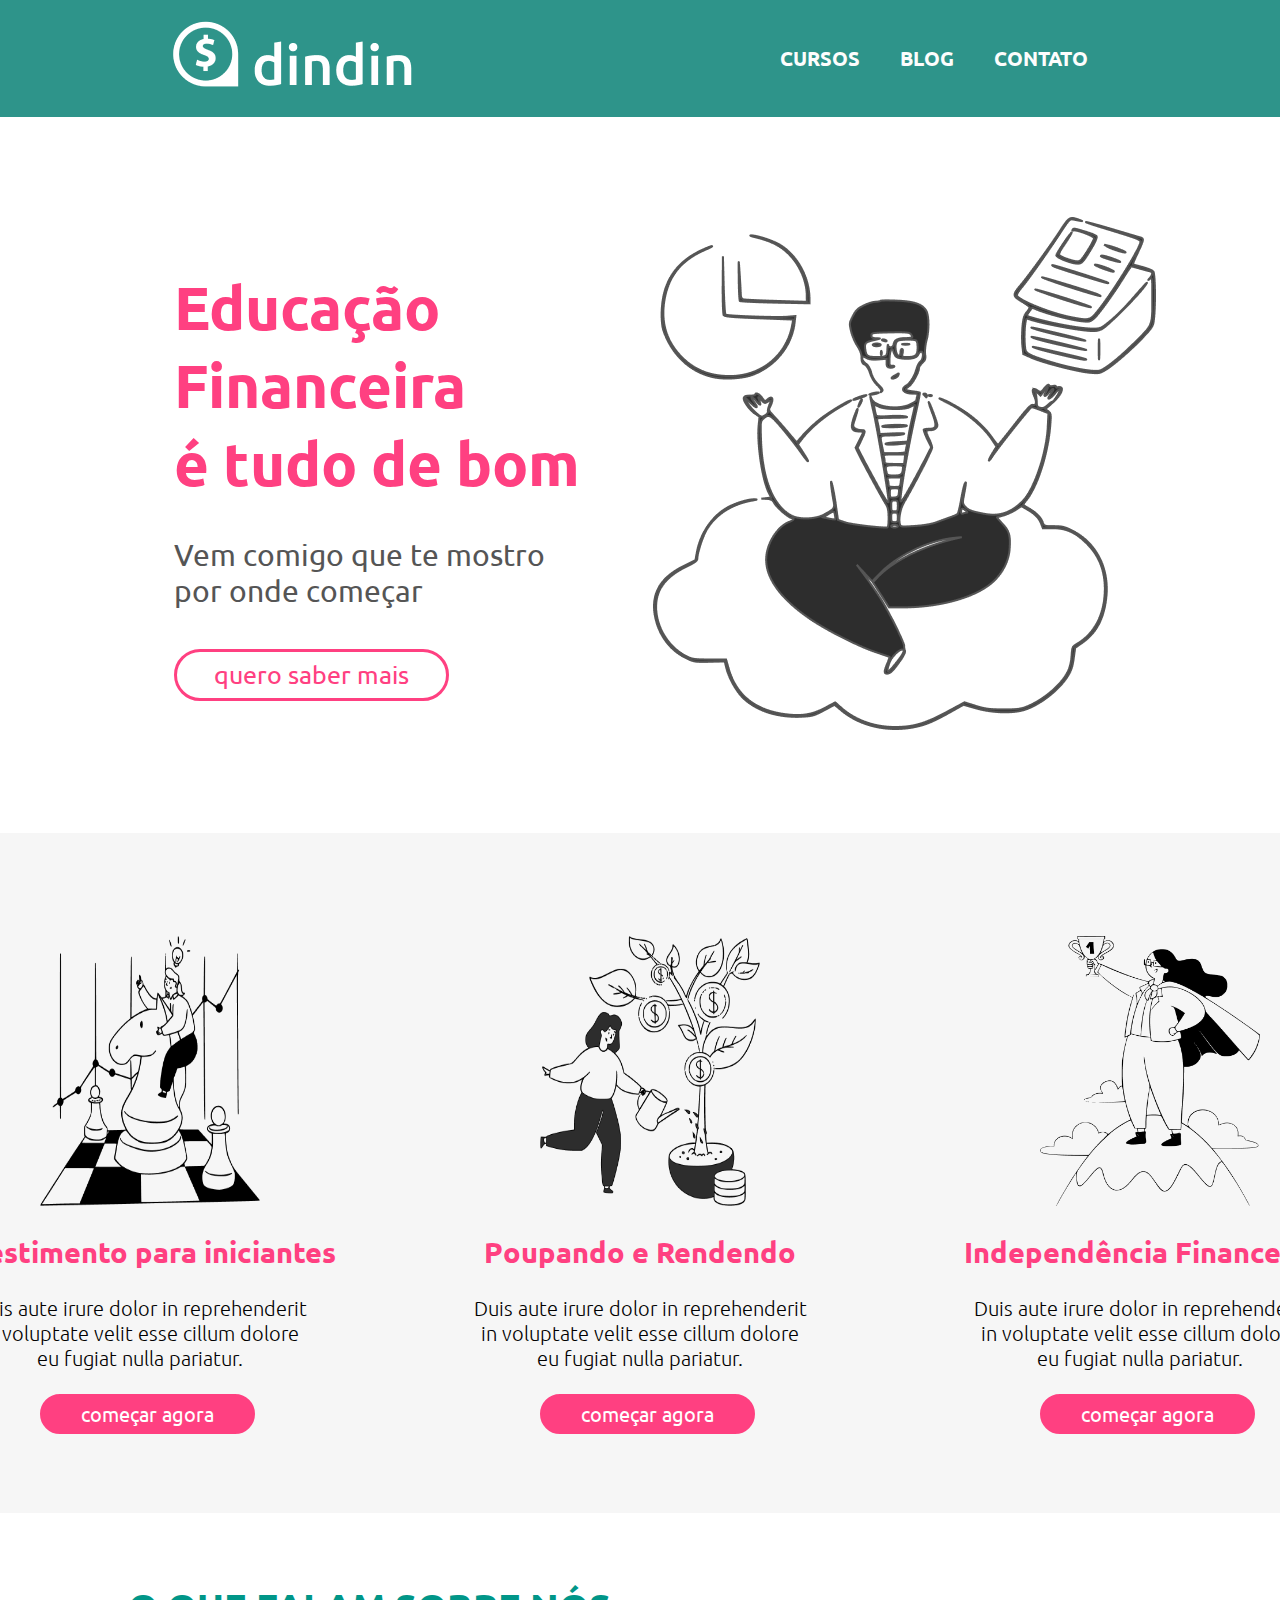
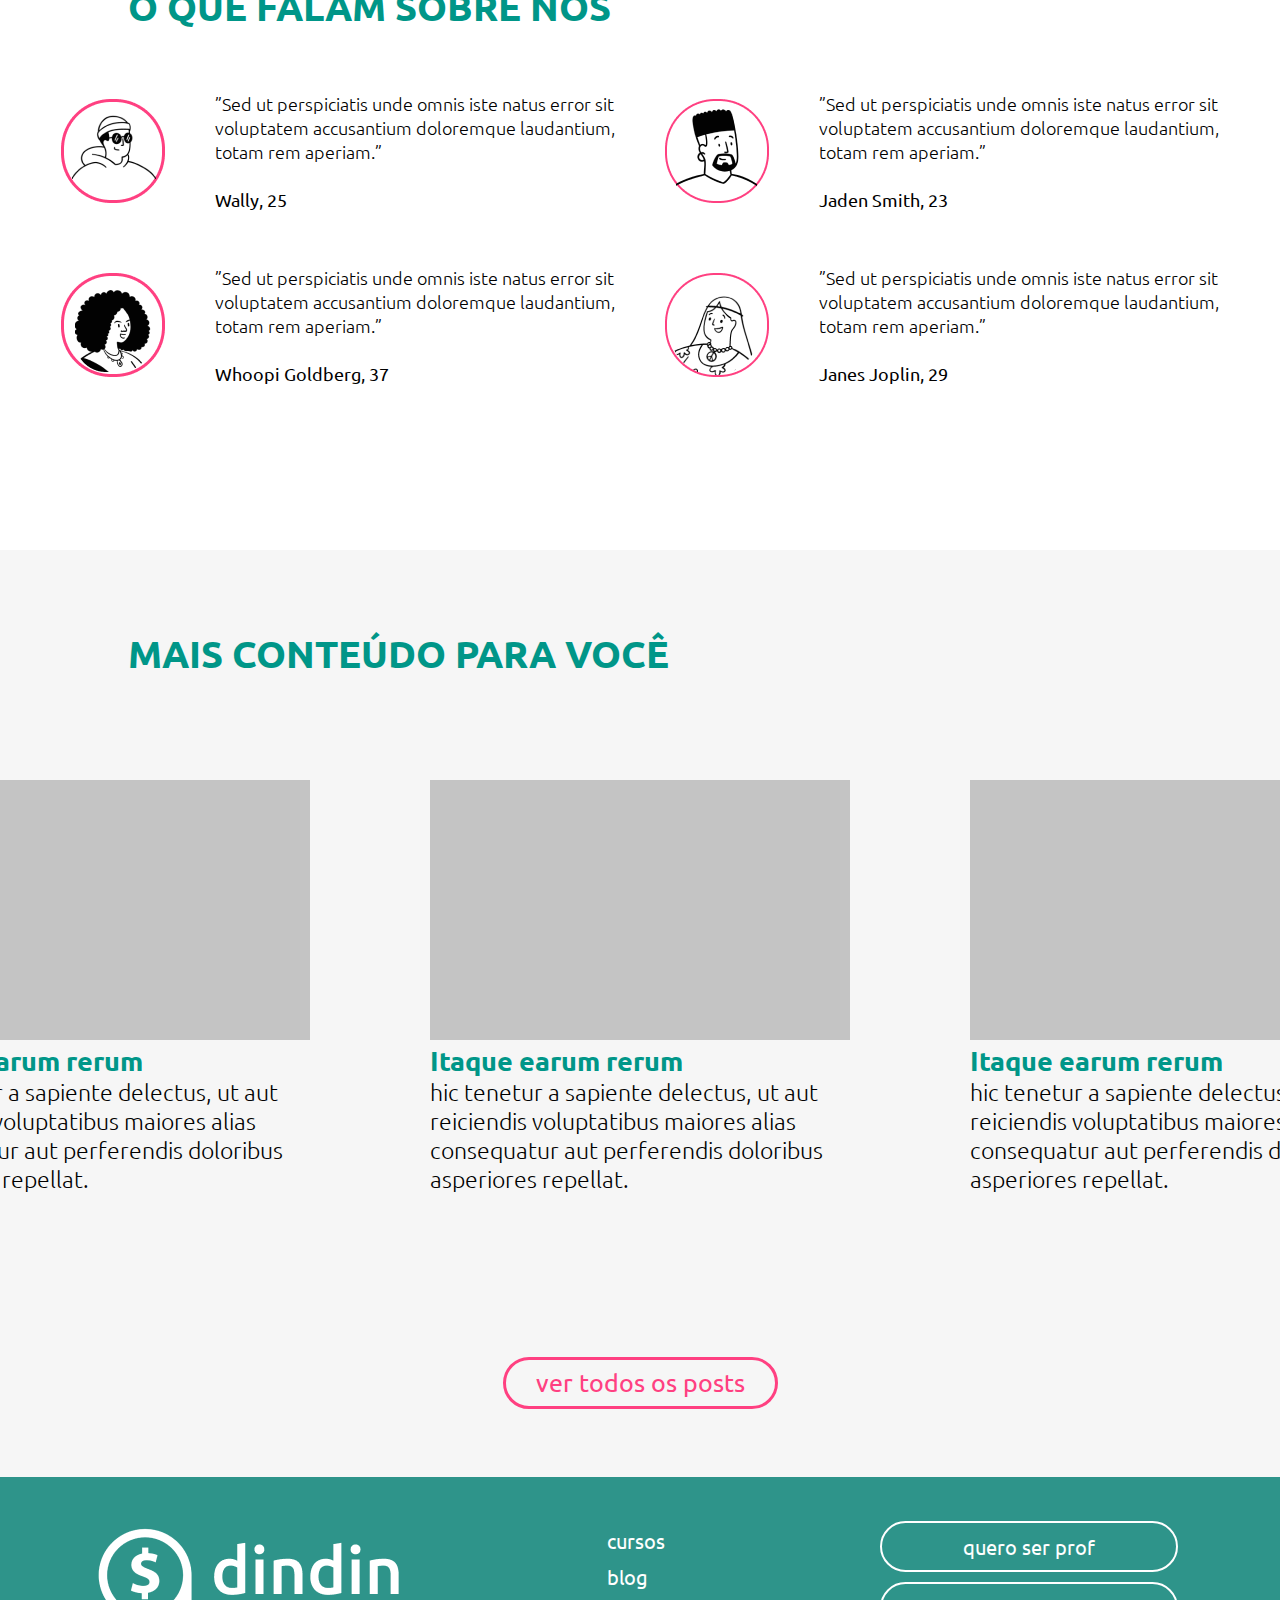
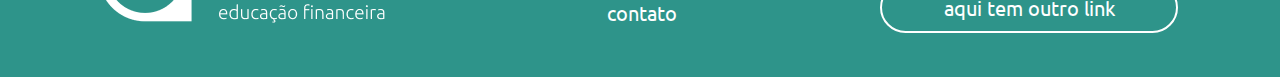
==== index.html @ cf3f9132 "adicionando novas paginas html" ====
<!DOCTYPE html>
<html lang="en">

<head>
    <meta charset="UTF-8">
    <meta http-equiv="X-UA-Compatible" content="IE=edge">
    <meta name="viewport" content="width=device-width, initial-scale=1.0">
    <link rel="preconnect" href="https://fonts.googleapis.com">
    <link rel="preconnect" href="https://fonts.gstatic.com" crossorigin>
    <link
        href="https://fonts.googleapis.com/css2?family=Ubuntu:ital,wght@0,300;0,400;0,500;0,700;1,300;1,700&display=swap"
        rel="stylesheet">
    <link rel="stylesheet" type="text/css" href="./css/style_cursos.css">
    <title>Dindin</title>
</head>

<body>
    <header>
        <div>
            <img src="./imagens/logo-header.png" alt="logo">
        </div>
        <nav>
            <ul>
                <li><a href="#">CURSOS</a></li>
                <li><a href="#">BLOG</a></li>
                <li><a href="#">CONTATO</a></li>
            </ul>
        </nav>
    </header>
    <main>
        <section class="sessao_0">
            <div  class="titulo1">
                <h1>Educação <br>Financeira <br>é tudo de bom</h1>
                <h2><br>Vem comigo que te mostro <br>por onde começar</h2>
                <button>
                    <a href="#">quero saber mais</a>    
                </button>
            </div>
            <div>
                <img src="./imagens/ilustra-banner.png" alt="banner">
            </div>
        </section>
        <section class="sessao">
                <div class="item">
                    <img src="./imagens/ilustra-poupando.png" alt="investimento">
                    <h3>Investimento para iniciantes</h3>
                    <p>Duis aute irure dolor in reprehenderit <br>in voluptate velit esse cillum dolore <br> eu fugiat nulla pariatur.</p>
                    <button>
                        <a href="#">começar agora</a>    
                    </button>
                </div>
                <div class="item">
                    <img src="./imagens/ilustra-investimento.png" alt="poupando">
                    <h3>Poupando e Rendendo</h3>
                    <p>Duis aute irure dolor in reprehenderit <br>in voluptate velit esse cillum dolore <br> eu fugiat nulla pariatur.</p>
                    <button>
                        <a href="#">começar agora</a>    
                    </button>
                </div>
                <div class="item">
                    <img src="./imagens/ilustra-independencia.png" alt="Independência">
                    <h3>Independência Financeira</h3>
                    <p>Duis aute irure dolor in reprehenderit <br>in voluptate velit esse cillum dolore <br> eu fugiat nulla pariatur.</p>
                    <button>
                        <a href="#">começar agora</a>    
                    </button>
                </div>
        </section>
        <section class="sessao_2">
            <div>
                <h2>O QUE FALAM SOBRE NÓS</h2>
            </div>
        </section>
        <section class="sessao_3">
            <div>
                <img src="./imagens/icon-wally.png" alt="wally"> 
            </div>
            <div>
                <p>”Sed ut perspiciatis unde omnis iste natus error sit voluptatem accusantium doloremque laudantium, totam rem aperiam.”</p>
                <p><br><b>Wally, 25</b></p>
            </div>
            
            <div>
                <img src="./imagens/icon-jaden.png" alt="jaden">
            </div>
            <div>
                <p>”Sed ut perspiciatis unde omnis iste natus error sit voluptatem accusantium doloremque laudantium, totam rem aperiam.”</p>
                <p><br><b>Jaden Smith, 23</b></p>
            </div>
            <div>
                <img src="./imagens/icon-whoopi.png" alt="woopi">
            </div>
            <div>
                <p>”Sed ut perspiciatis unde omnis iste natus error sit voluptatem accusantium doloremque laudantium, totam rem aperiam.”</p>
                <p><br><b>Whoopi Goldberg, 37</b></p>
            </div>
            <div>
                <img src="./imagens/icon-jane.png" alt="jane">
            </div>
            <div>
                <p>”Sed ut perspiciatis unde omnis iste natus error sit voluptatem accusantium doloremque laudantium, totam rem aperiam.”</p>
                <p><br><b>Janes Joplin, 29</b></p>
            </div>
        </section>
        <section class="sessao_4">
            <div>
                <h2>MAIS CONTEÚDO PARA VOCÊ</h2>
            </div>
        </section>
        <section class="sessao_5">
            <div>
                <img src="./imagens/Rectangle 16.png" alt="imagem">
                <h3>Itaque earum rerum</h3>
                <p>hic tenetur a sapiente delectus, ut aut <br>reiciendis voluptatibus maiores alias <br>consequatur aut perferendis doloribus <br>asperiores repellat.</p>
            </div>
            <div>
                <img src="./imagens/Rectangle 16.png" alt="imagem">
                <h3>Itaque earum rerum</h3>
                <p>hic tenetur a sapiente delectus, ut aut <br>reiciendis voluptatibus maiores alias <br>consequatur aut perferendis doloribus <br>asperiores repellat.</p>
            </div>
            <div>
                <img src="./imagens/Rectangle 16.png" alt="imagem">
                <h3>Itaque earum rerum</h3>
                <p>hic tenetur a sapiente delectus, ut aut <br>reiciendis voluptatibus maiores alias <br>consequatur aut perferendis doloribus <br>asperiores repellat.</p>
            </div>
        </section>
        <section class="sessao_6">
            <button><a href="#">ver todos os posts</a></button>
        </section>
    </main>
    <footer>
        <div>
            <img src="./imagens/logo-footer.png" alt="logo">
        </div>
        <div>
            <ul>
                <li><a href="#">cursos</a></li>
                <li><a href="#">blog</a></li>
                <li><a href="#">contato</a></li>
            </ul>
        </div>
        <div>
            <ul>
            <li> <button>quero ser prof</button> </li>
            <li> <button> aqui tem outro link</button> </li>
            </ul>
        </div>
    </footer>
</body>
</html>
---- css/style_cursos.css ----
* {
    padding: 0;
    margin: 0;
    font-family: 'Ubuntu', sans-serif;
}

header {
    display: flex;
    background-color: #2E948A;
    height: 117px;
    justify-content: space-around;
    align-items: center;

}

nav ul {
    display: flex;
    list-style: none;

}

nav a {
    text-decoration: none;
    font-size: 20px;
    font-weight: 700;
    color: #FDFDFD;
    padding: 20px;
}

main {
    position: relative;
}

.sessao_0 {
    display: flex;
    justify-content: space-evenly;
    padding: 100px;
}

.titulo,
.titulo1 {
    padding: 50px;
}

.titulo h1,
.titulo1 h1 {
    font-weight: 700;
    font-size: 60px;
    color: #FF4081;
}

.titulo h2 {
    font-weight: 400;
    font-size: 20px;
    color: #555555;
}

.titulo1 h2 {
    font-weight: 400;
    font-size: 30px;
    color: #555555;
}

.titulo1 button, .sessao_6 button {
    width: 275px;
    height: 52px;
    box-sizing: border-box;
    border: 3px solid #FF4081;
    border-radius: 62px;
    background:none;
}

.titulo1 button {
    position: relative;
    top: 40px;
}

.titulo1 a, .sessao_6 a {
    font-weight: 400;
    font-size: 25px;
    text-align: center;
    text-decoration: none;
    color: #FF4081;
}

.curso {
    display: flex;
    align-items: stretch;
    justify-content: space-around;
    padding: 50px;
}

.curso img {
    width: 380px;
    height: 385px;
}

.curso h3 {
    font-weight: 700;
    font-size: 35px;
    color: #FF4081;
    padding: 20px;

}

.txt {
    padding: 20px;
}

.curso p {
    font-weight: 300;
    font-size: 18px;
    color: #555555;
    padding: 20px;
}

.curso button {
    position: relative;
    padding: 15px;
    left: 30px;
    top: 20px;
    font-weight: 400;
    font-size: 20px;

    color: #ffffff;
    background-color: #419488;
    border-radius: 62px;
    border: #419488;
}

hr {
    position: relative;
    width: 1400px;
    left: 3%;
    background-color: #C4C4C4;
}

.sessao,
.sessao_5 {
    display: grid;
    grid-template-columns: repeat(3, 500px);
    grid-template-rows: repeat(1);
    height: 680px;
    align-content: center;
    justify-content: center;
    background-color: #F6F6F6;
}

.item img {
    position: relative;
    width: 220px;
    height: 270px;
    left: 30%;

}

.sessao h3 {
    font-weight: 700;
    font-size: 29px;
    padding: 25px;
    text-align: center;
    color: #FF4081;
}

.sessao p {
    font-weight: 300;
    font-size: 20px;
    text-align: center;
    color: #000000;
}

.sessao button {
    position: relative;
    border: 2px solid #FF4081;
    background-color: #FF4081;
    border-radius: 62px;
    width: 215px;
    height: 40px;
    top: 5%;
    left: 30%;
}

.sessao a {
    position: relative;
    font-weight: 400;
    font-size: 20px;
    text-decoration: none;
    color: #ffffff;
}

.sessao_2 {
    position: relative;
    left: 10%;
    padding: 70px 0 ;
    font-weight: 400;
    font-size: 25px;
    color: #009688;
}

.sessao_3 {
    display: grid;
    grid-template-columns: 104px 400px 104px 400px;
    grid-template-rows: repeat(2, 104px);
    justify-content: center;
    align-items: center;
    row-gap: 70px;
    column-gap: 50px;
    height: 450px;
}

.sessao_3 p {
    font-weight: 300;
    font-size: 18px;
}

.sessao_4 {
    font-weight: 400;
    font-size: 25px;
    color: #009688;
    background-color: #F6F6F6;
}

.sessao_4 h2 {
    position: relative;
    padding: 10px 0;
    left: 10%;
    top: 70px;
}

.sessao_5 {
    column-gap: 40px;
    padding: 30px 0;
}

.sessao_5 img {
    position: relative;
    width: 420px;
    height: 260px;
    left: 8%;

}

.sessao_5 h3 {
    position: relative;
    left: 8%;
    font-weight: 700;
    font-size: 27px;
    text-align: justify;
    color: #009688;
}

.sessao_5 p {
    position: relative;
    left: 8%;
    font-weight: 300;
    font-size: 23px;
    text-align: justify;
    color:#000000;
}

.sessao_6 {
    display: flex;
    justify-content: center;
    height: 120px;
    background-color: #F6F6F6;
}

footer {
    display: flex;
    justify-content: space-around;
    align-items: center;
    height: 200px;
    background-color: #2E948A;

}

footer ul li {
    list-style: none;
    padding: 5px;
    font-weight: 400;
    font-size: 20px;
}

footer li a {
    text-decoration: none;
    color: #ffffff;
}

footer button {
    width: 298px;
    height: 51px;
    font-size: 20px;
    color: #ffffff;
    border-radius: 60px;
    background: none;
    border: 2px solid #ffffff;
    box-sizing: border-box;

}
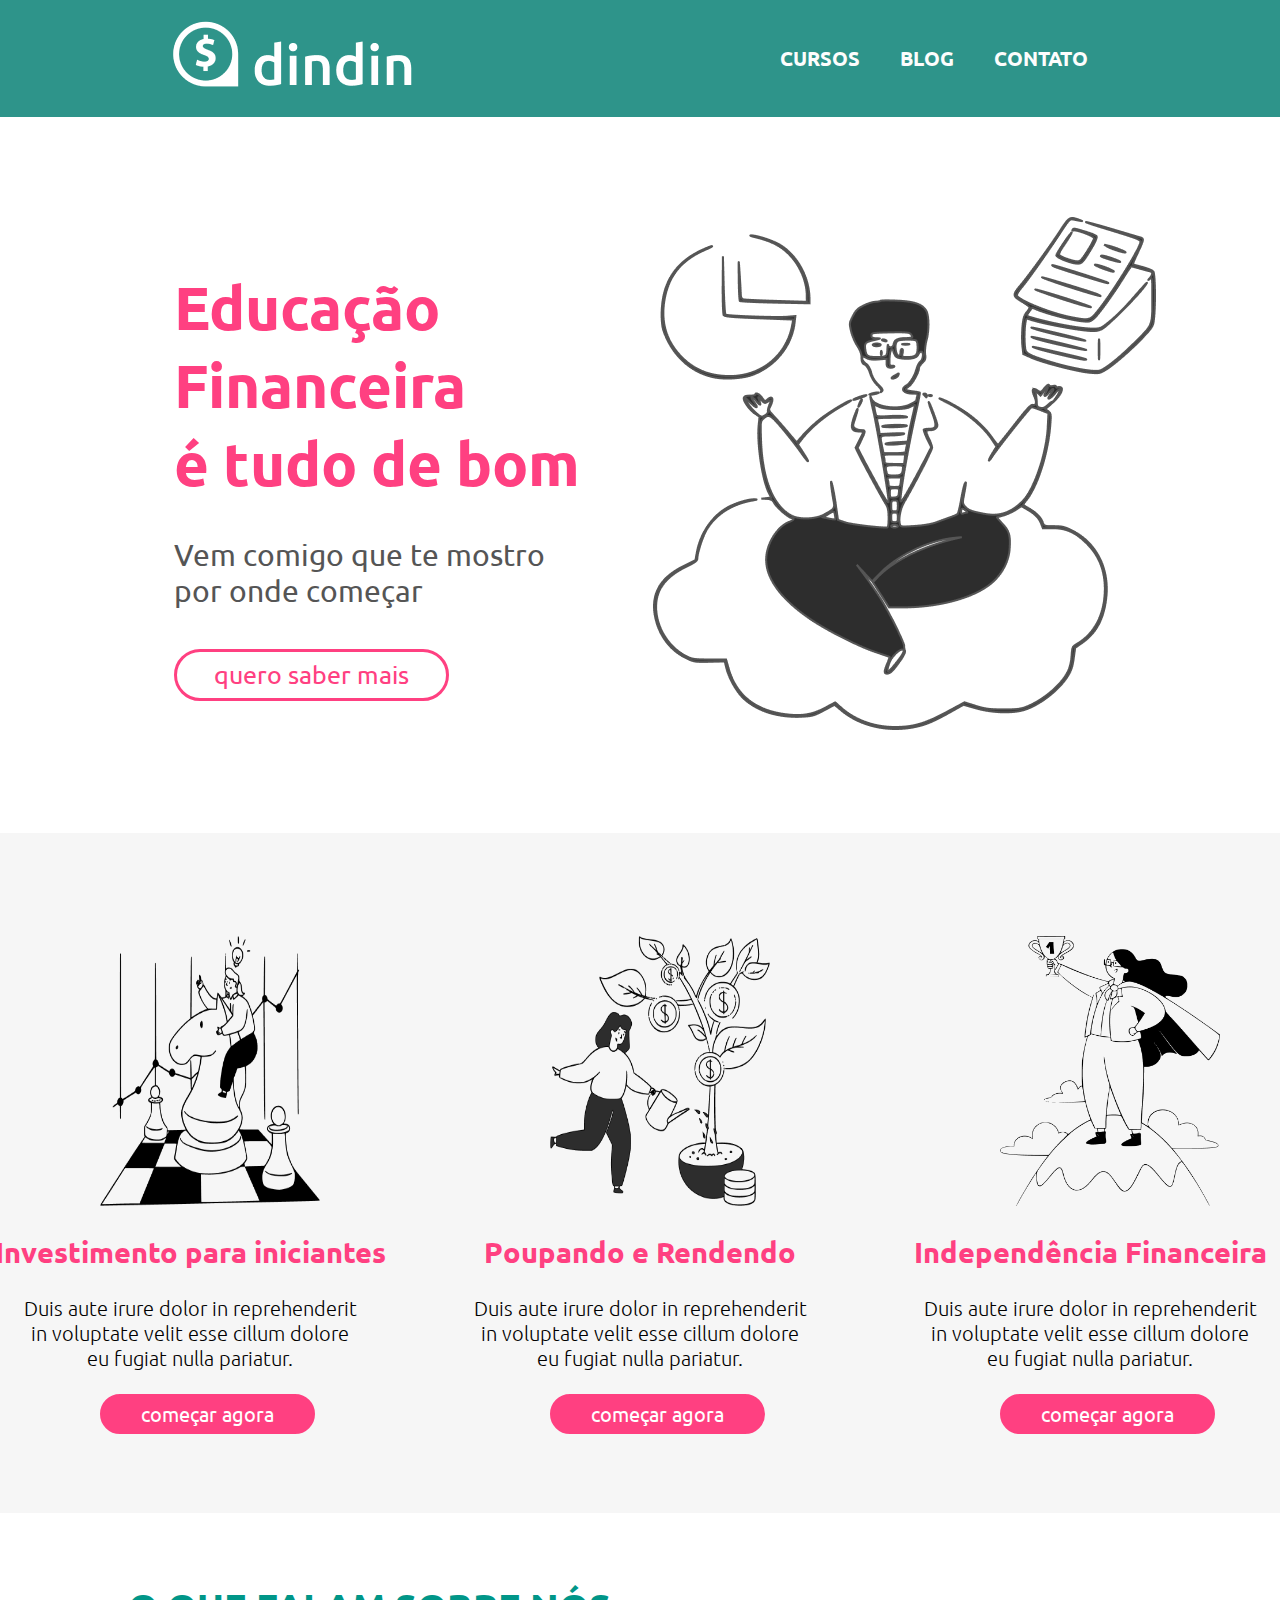
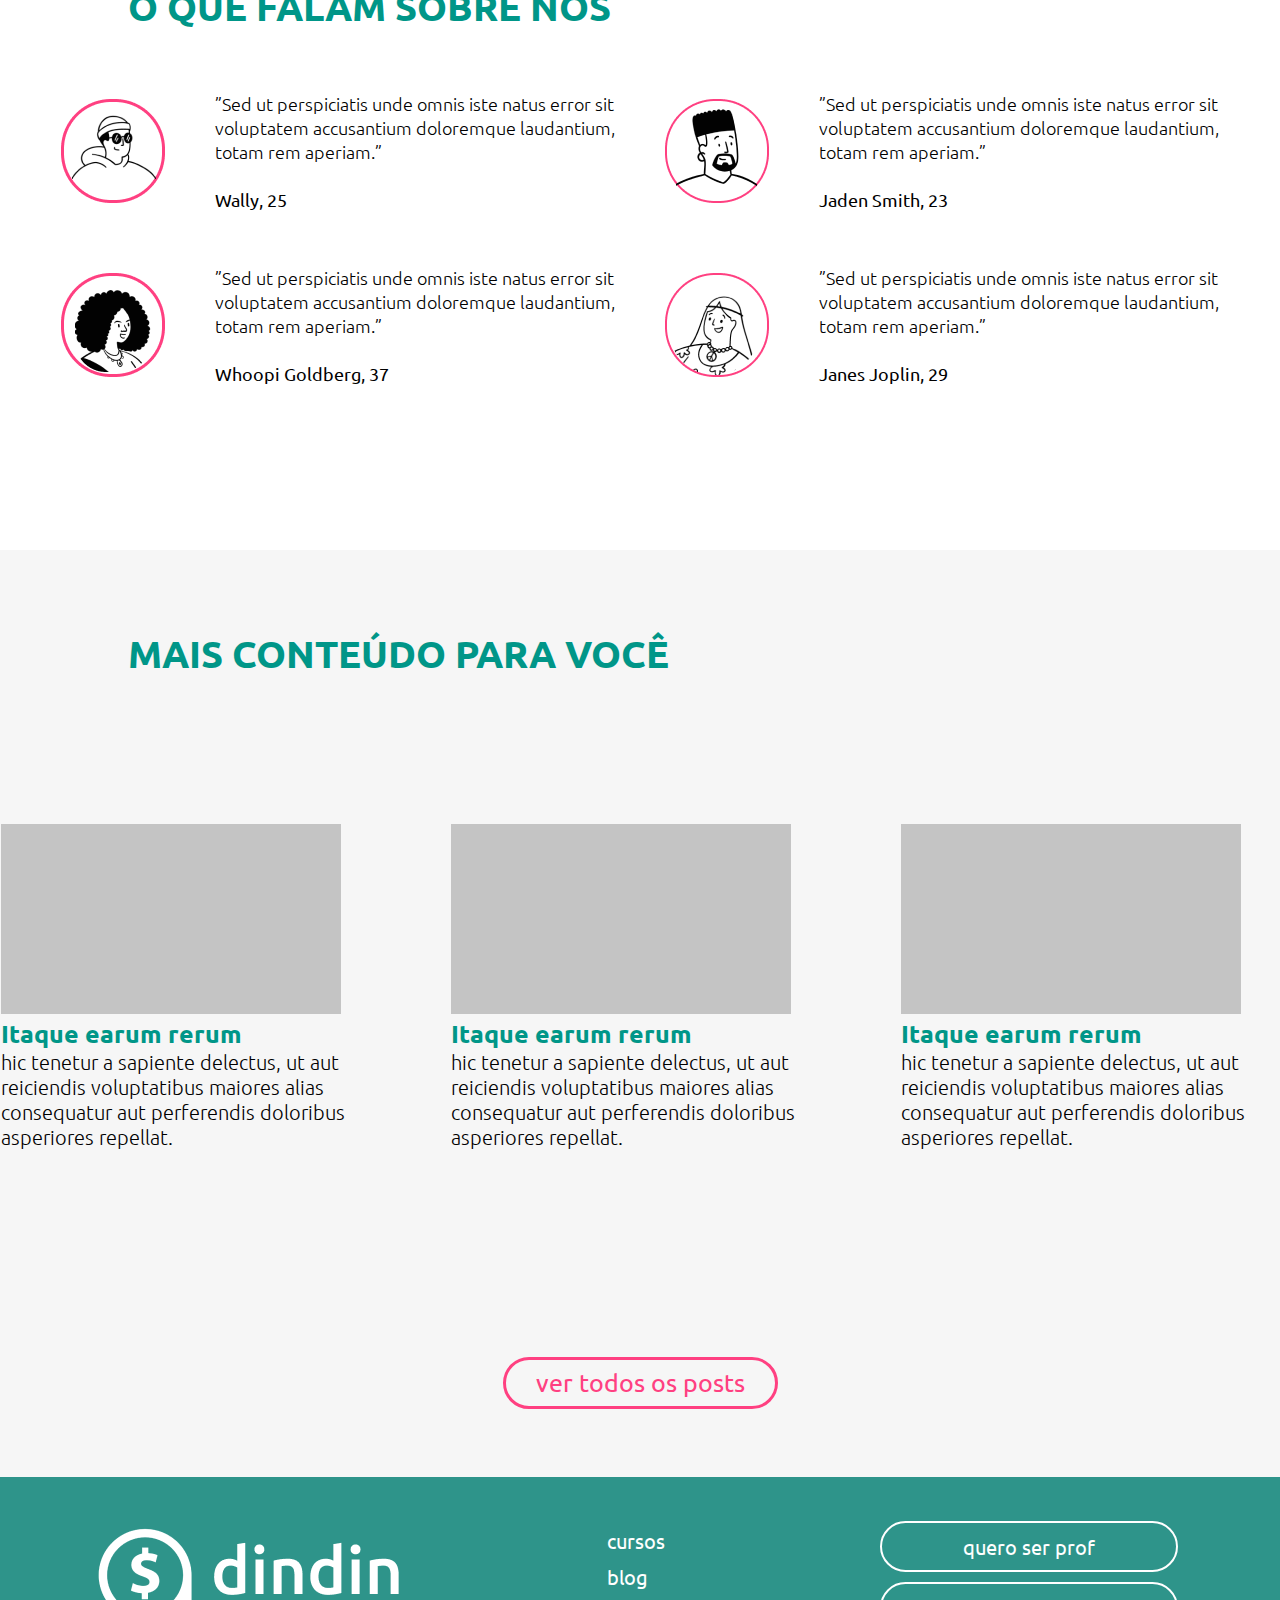
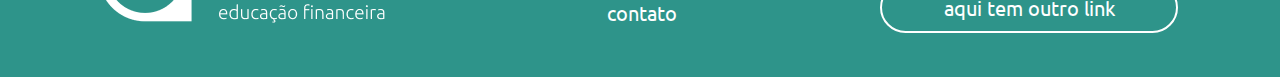
==== commit 3dc05cfa: "Add paginas com links" ====
--- a/index.html
+++ b/index.html
@@ -17,13 +17,13 @@
 <body>
     <header>
         <div>
-            <img src="./imagens/logo-header.png" alt="logo">
+           <a href="./index.html"><img src="./imagens/logo-header.png" alt="logo"> </a>
         </div>
         <nav>
             <ul>
-                <li><a href="#">CURSOS</a></li>
-                <li><a href="#">BLOG</a></li>
-                <li><a href="#">CONTATO</a></li>
+                <li><a href="./cursos.html">CURSOS</a></li>
+                <li><a href="./blog.html">BLOG</a></li>
+                <li><a href="./contato.html">CONTATO</a></li>
             </ul>
         </nav>
     </header>
--- a/css/style_cursos.css
+++ b/css/style_cursos.css
@@ -1,4 +1,5 @@
 * {
+    max-width: 1380px;
     padding: 0;
     margin: 0;
     font-family: 'Ubuntu', sans-serif;
@@ -25,10 +26,6 @@
     font-weight: 700;
     color: #FDFDFD;
     padding: 20px;
-}
-
-main {
-    position: relative;
 }
 
 .sessao_0 {
@@ -130,7 +127,7 @@
 
 hr {
     position: relative;
-    width: 1400px;
+    width: 1300px;
     left: 3%;
     background-color: #C4C4C4;
 }
@@ -138,7 +135,7 @@
 .sessao,
 .sessao_5 {
     display: grid;
-    grid-template-columns: repeat(3, 500px);
+    grid-template-columns: repeat(3, 450px);
     grid-template-rows: repeat(1);
     height: 680px;
     align-content: center;
@@ -228,14 +225,13 @@
 }
 
 .sessao_5 {
-    column-gap: 40px;
     padding: 30px 0;
 }
 
 .sessao_5 img {
     position: relative;
-    width: 420px;
-    height: 260px;
+    width: 340px;
+    height: 190px;
     left: 8%;
 
 }
@@ -244,7 +240,7 @@
     position: relative;
     left: 8%;
     font-weight: 700;
-    font-size: 27px;
+    font-size: 25px;
     text-align: justify;
     color: #009688;
 }
@@ -253,7 +249,7 @@
     position: relative;
     left: 8%;
     font-weight: 300;
-    font-size: 23px;
+    font-size: 20px;
     text-align: justify;
     color:#000000;
 }
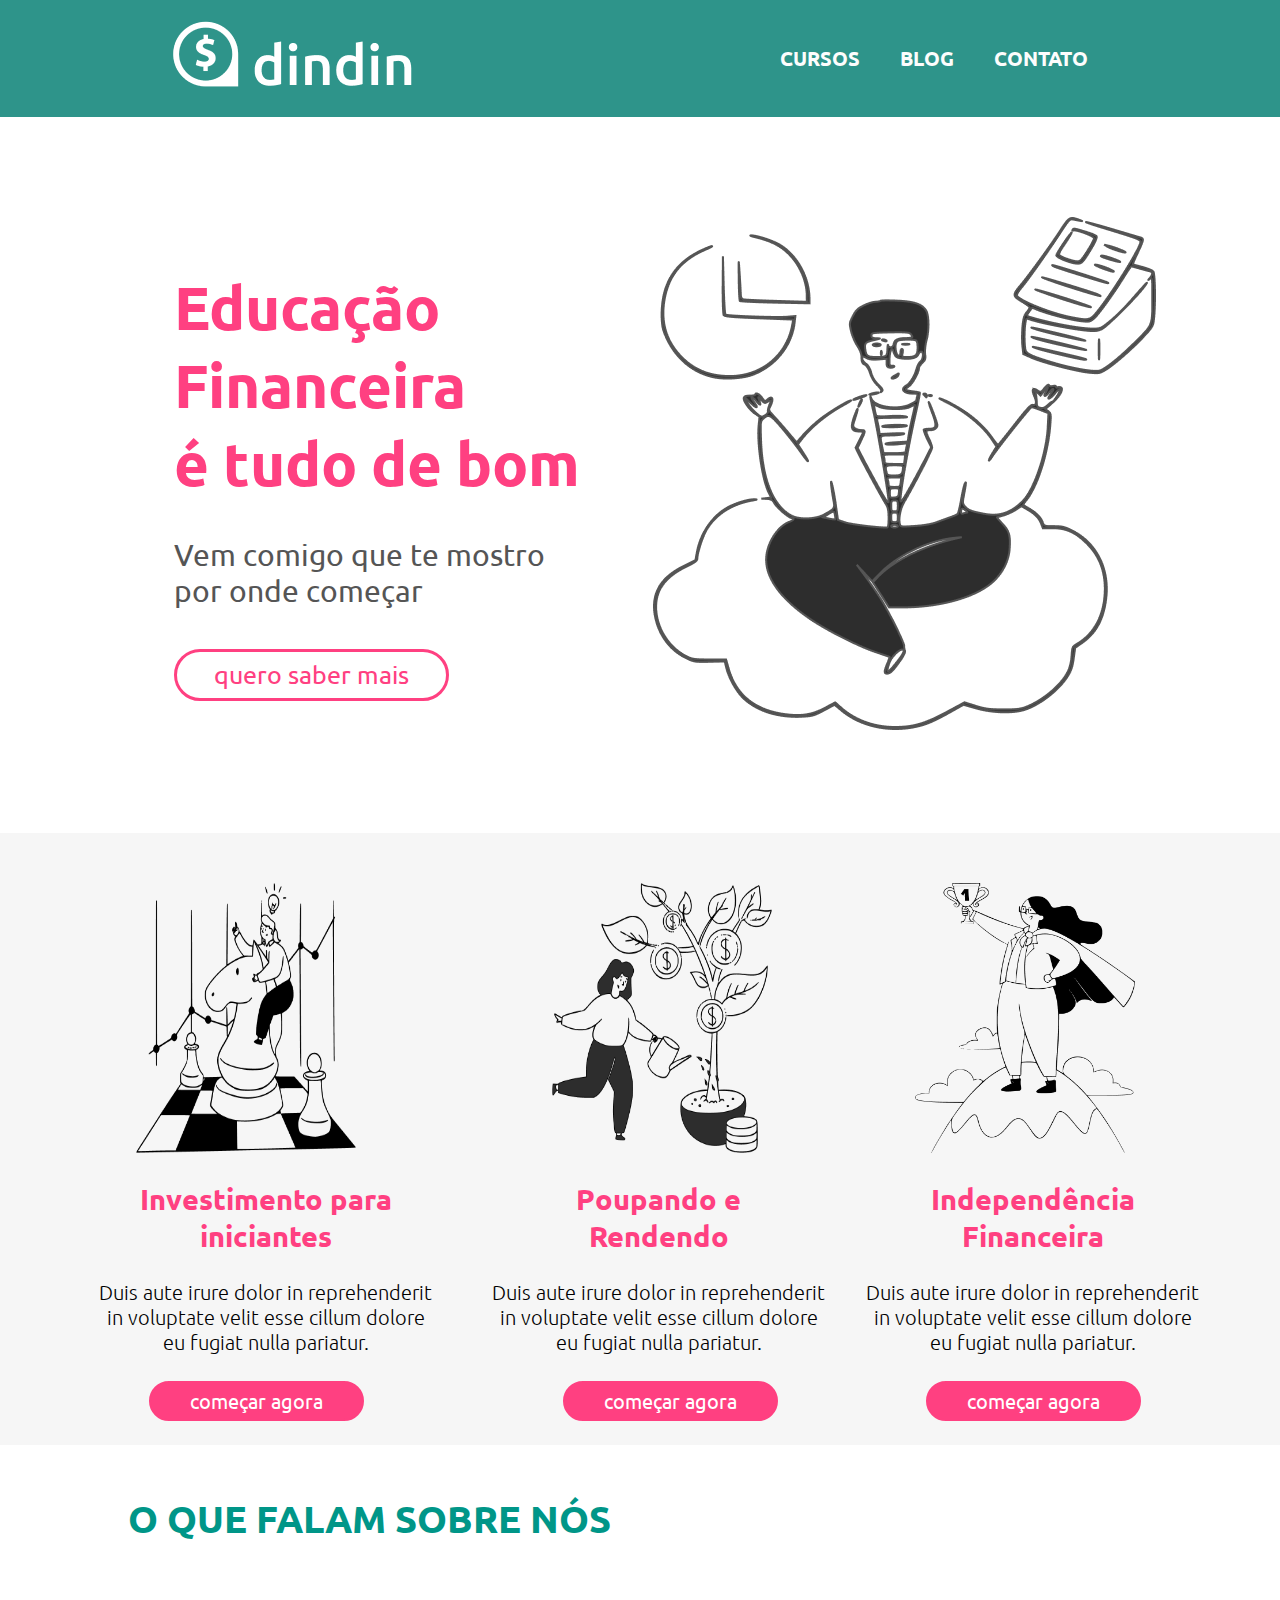
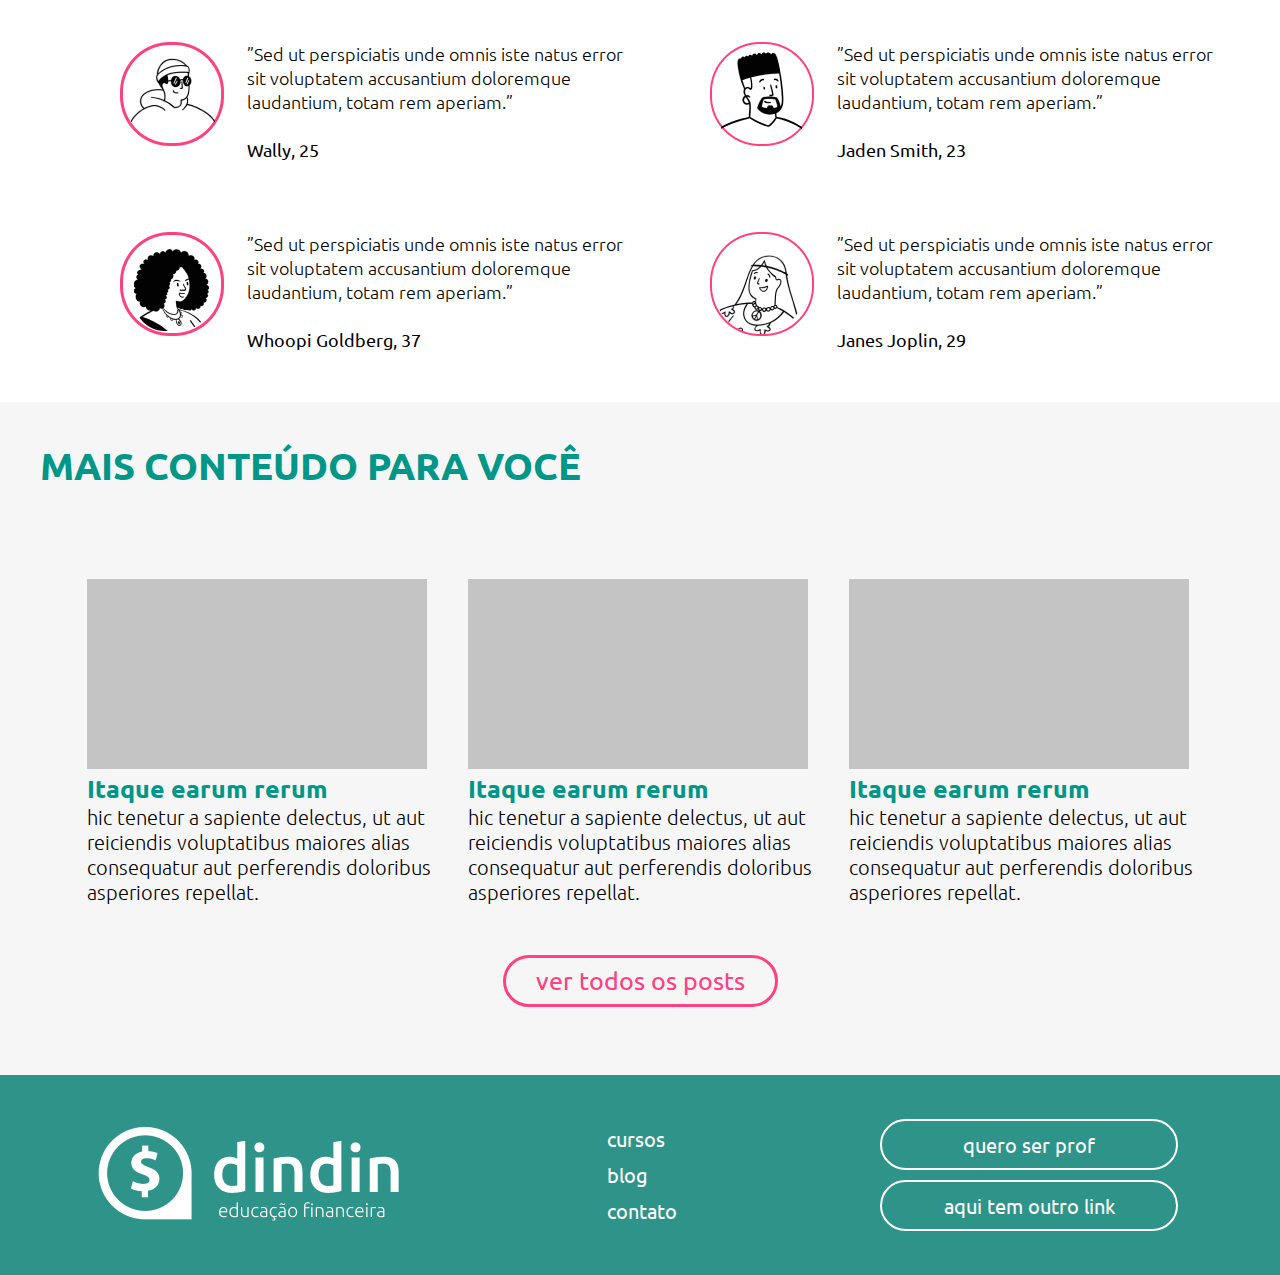
==== commit f470b9b9: "Adicionando arquivos html com boas práticas" ====
--- a/index.html
+++ b/index.html
@@ -1,150 +1,190 @@
 <!DOCTYPE html>
 <html lang="en">
+  <head>
+    <meta charset="UTF-8" />
+    <meta http-equiv="X-UA-Compatible" content="IE=edge" />
+    <meta name="viewport" content="width=device-width, initial-scale=1.0" />
+    <link rel="preconnect" href="https://fonts.googleapis.com" />
+    <link rel="preconnect" href="https://fonts.gstatic.com" crossorigin />
+    <link
+      href="https://fonts.googleapis.com/css2?family=Ubuntu:ital,wght@0,300;0,400;0,500;0,700;1,300;1,700&display=swap"
+      rel="stylesheet"
+    />
+    <link rel="stylesheet" type="text/css" href="./css/style_cursos.css" />
+    <title>Dindin</title>
+  </head>
 
-<head>
-    <meta charset="UTF-8">
-    <meta http-equiv="X-UA-Compatible" content="IE=edge">
-    <meta name="viewport" content="width=device-width, initial-scale=1.0">
-    <link rel="preconnect" href="https://fonts.googleapis.com">
-    <link rel="preconnect" href="https://fonts.gstatic.com" crossorigin>
-    <link
-        href="https://fonts.googleapis.com/css2?family=Ubuntu:ital,wght@0,300;0,400;0,500;0,700;1,300;1,700&display=swap"
-        rel="stylesheet">
-    <link rel="stylesheet" type="text/css" href="./css/style_cursos.css">
-    <title>Dindin</title>
-</head>
-
-<body>
+  <body>
     <header>
-        <div>
-           <a href="./index.html"><img src="./imagens/logo-header.png" alt="logo"> </a>
-        </div>
-        <nav>
-            <ul>
-                <li><a href="./cursos.html">CURSOS</a></li>
-                <li><a href="./blog.html">BLOG</a></li>
-                <li><a href="./contato.html">CONTATO</a></li>
-            </ul>
-        </nav>
+      <div>
+        <a href="./index.html"
+          ><img src="./imagens/logo-header.png" alt="logo" />
+        </a>
+      </div>
+      <nav>
+        <ul>
+          <li><a href="./cursos.html">CURSOS</a></li>
+          <li><a href="./blog.html">BLOG</a></li>
+          <li><a href="./contato.html">CONTATO</a></li>
+        </ul>
+      </nav>
     </header>
     <main>
-        <section class="sessao_0">
-            <div  class="titulo1">
-                <h1>Educação <br>Financeira <br>é tudo de bom</h1>
-                <h2><br>Vem comigo que te mostro <br>por onde começar</h2>
-                <button>
-                    <a href="#">quero saber mais</a>    
-                </button>
-            </div>
-            <div>
-                <img src="./imagens/ilustra-banner.png" alt="banner">
-            </div>
-        </section>
-        <section class="sessao">
-                <div class="item">
-                    <img src="./imagens/ilustra-poupando.png" alt="investimento">
-                    <h3>Investimento para iniciantes</h3>
-                    <p>Duis aute irure dolor in reprehenderit <br>in voluptate velit esse cillum dolore <br> eu fugiat nulla pariatur.</p>
-                    <button>
-                        <a href="#">começar agora</a>    
-                    </button>
-                </div>
-                <div class="item">
-                    <img src="./imagens/ilustra-investimento.png" alt="poupando">
-                    <h3>Poupando e Rendendo</h3>
-                    <p>Duis aute irure dolor in reprehenderit <br>in voluptate velit esse cillum dolore <br> eu fugiat nulla pariatur.</p>
-                    <button>
-                        <a href="#">começar agora</a>    
-                    </button>
-                </div>
-                <div class="item">
-                    <img src="./imagens/ilustra-independencia.png" alt="Independência">
-                    <h3>Independência Financeira</h3>
-                    <p>Duis aute irure dolor in reprehenderit <br>in voluptate velit esse cillum dolore <br> eu fugiat nulla pariatur.</p>
-                    <button>
-                        <a href="#">começar agora</a>    
-                    </button>
-                </div>
-        </section>
-        <section class="sessao_2">
-            <div>
-                <h2>O QUE FALAM SOBRE NÓS</h2>
-            </div>
-        </section>
-        <section class="sessao_3">
-            <div>
-                <img src="./imagens/icon-wally.png" alt="wally"> 
-            </div>
-            <div>
-                <p>”Sed ut perspiciatis unde omnis iste natus error sit voluptatem accusantium doloremque laudantium, totam rem aperiam.”</p>
-                <p><br><b>Wally, 25</b></p>
-            </div>
-            
-            <div>
-                <img src="./imagens/icon-jaden.png" alt="jaden">
-            </div>
-            <div>
-                <p>”Sed ut perspiciatis unde omnis iste natus error sit voluptatem accusantium doloremque laudantium, totam rem aperiam.”</p>
-                <p><br><b>Jaden Smith, 23</b></p>
-            </div>
-            <div>
-                <img src="./imagens/icon-whoopi.png" alt="woopi">
-            </div>
-            <div>
-                <p>”Sed ut perspiciatis unde omnis iste natus error sit voluptatem accusantium doloremque laudantium, totam rem aperiam.”</p>
-                <p><br><b>Whoopi Goldberg, 37</b></p>
-            </div>
-            <div>
-                <img src="./imagens/icon-jane.png" alt="jane">
-            </div>
-            <div>
-                <p>”Sed ut perspiciatis unde omnis iste natus error sit voluptatem accusantium doloremque laudantium, totam rem aperiam.”</p>
-                <p><br><b>Janes Joplin, 29</b></p>
-            </div>
-        </section>
-        <section class="sessao_4">
-            <div>
-                <h2>MAIS CONTEÚDO PARA VOCÊ</h2>
-            </div>
-        </section>
-        <section class="sessao_5">
-            <div>
-                <img src="./imagens/Rectangle 16.png" alt="imagem">
-                <h3>Itaque earum rerum</h3>
-                <p>hic tenetur a sapiente delectus, ut aut <br>reiciendis voluptatibus maiores alias <br>consequatur aut perferendis doloribus <br>asperiores repellat.</p>
-            </div>
-            <div>
-                <img src="./imagens/Rectangle 16.png" alt="imagem">
-                <h3>Itaque earum rerum</h3>
-                <p>hic tenetur a sapiente delectus, ut aut <br>reiciendis voluptatibus maiores alias <br>consequatur aut perferendis doloribus <br>asperiores repellat.</p>
-            </div>
-            <div>
-                <img src="./imagens/Rectangle 16.png" alt="imagem">
-                <h3>Itaque earum rerum</h3>
-                <p>hic tenetur a sapiente delectus, ut aut <br>reiciendis voluptatibus maiores alias <br>consequatur aut perferendis doloribus <br>asperiores repellat.</p>
-            </div>
-        </section>
-        <section class="sessao_6">
-            <button><a href="#">ver todos os posts</a></button>
-        </section>
+      <section class="sessao_0">
+        <div class="titulo1">
+          <h1>Educação <br />Financeira <br />é tudo de bom</h1>
+          <h2><br />Vem comigo que te mostro <br />por onde começar</h2>
+          <button>
+            <a href="#">quero saber mais</a>
+          </button>
+        </div>
+        <div>
+          <img src="./imagens/ilustra-banner.png" alt="banner" />
+        </div>
+      </section>
+      <section class="sessao">
+        <div class="item">
+          <img src="./imagens/ilustra-poupando.png" alt="investimento" />
+          <h3>Investimento para iniciantes</h3>
+          <p>
+            Duis aute irure dolor in reprehenderit <br />in voluptate velit esse
+            cillum dolore <br />
+            eu fugiat nulla pariatur.
+          </p>
+          <button>
+            <a href="#">começar agora</a>
+          </button>
+        </div>
+        <div class="item">
+          <img src="./imagens/ilustra-investimento.png" alt="poupando" />
+          <h3>Poupando e Rendendo</h3>
+          <p>
+            Duis aute irure dolor in reprehenderit <br />in voluptate velit esse
+            cillum dolore <br />
+            eu fugiat nulla pariatur.
+          </p>
+          <button>
+            <a href="#">começar agora</a>
+          </button>
+        </div>
+        <div class="item">
+          <img src="./imagens/ilustra-independencia.png" alt="Independência" />
+          <h3>Independência Financeira</h3>
+          <p>
+            Duis aute irure dolor in reprehenderit <br />in voluptate velit esse
+            cillum dolore <br />
+            eu fugiat nulla pariatur.
+          </p>
+          <button>
+            <a href="#">começar agora</a>
+          </button>
+        </div>
+      </section>
+      <section class="sessao_2">
+        <div>
+          <h2>O QUE FALAM SOBRE NÓS</h2>
+        </div>
+      </section>
+      <section class="sessao_3">
+        <span>
+          <img src="./imagens/icon-wally.png" alt="wally" />
+        </span>
+        <span>
+          <p>
+            ”Sed ut perspiciatis unde omnis iste natus error sit voluptatem
+            accusantium doloremque laudantium, totam rem aperiam.”
+          </p>
+          <p><br /><b>Wally, 25</b></p>
+        </span>
+
+        <span>
+          <img src="./imagens/icon-jaden.png" alt="jaden" />
+        </span>
+        <span>
+          <p>
+            ”Sed ut perspiciatis unde omnis iste natus error sit voluptatem
+            accusantium doloremque laudantium, totam rem aperiam.”
+          </p>
+          <p><br /><b>Jaden Smith, 23</b></p>
+        </span>
+
+        <span>
+          <img src="./imagens/icon-whoopi.png" alt="woopi" />
+        </span>
+        <span>
+          <p>
+            ”Sed ut perspiciatis unde omnis iste natus error sit voluptatem
+            accusantium doloremque laudantium, totam rem aperiam.”
+          </p>
+          <p><br /><b>Whoopi Goldberg, 37</b></p>
+        </span>
+
+        <span>
+          <img src="./imagens/icon-jane.png" alt="jane" />
+        </span>
+        <span>
+          <p>
+            ”Sed ut perspiciatis unde omnis iste natus error sit voluptatem
+            accusantium doloremque laudantium, totam rem aperiam.”
+          </p>
+          <p><br /><b>Janes Joplin, 29</b></p>
+        </span>
+      </section>
+      <section class="sessao_4">
+        <div>
+          <h2>MAIS CONTEÚDO PARA VOCÊ</h2>
+        </div>
+      </section>
+      <section class="sessao_5">
+        <div class="item2">
+          <img src="./imagens/Rectangle 16.png" alt="imagem" />
+          <h3>Itaque earum rerum</h3>
+          <p>
+            hic tenetur a sapiente delectus, ut aut <br />reiciendis
+            voluptatibus maiores alias <br />consequatur aut perferendis
+            doloribus <br />asperiores repellat.
+          </p>
+        </div>
+        <div class="item2">
+          <img src="./imagens/Rectangle 16.png" alt="imagem" />
+          <h3>Itaque earum rerum</h3>
+          <p>
+            hic tenetur a sapiente delectus, ut aut <br />reiciendis
+            voluptatibus maiores alias <br />consequatur aut perferendis
+            doloribus <br />asperiores repellat.
+          </p>
+        </div>
+        <div class="item2">
+          <img src="./imagens/Rectangle 16.png" alt="imagem" />
+          <h3>Itaque earum rerum</h3>
+          <p>
+            hic tenetur a sapiente delectus, ut aut <br />reiciendis
+            voluptatibus maiores alias <br />consequatur aut perferendis
+            doloribus <br />asperiores repellat.
+          </p>
+        </div>
+      </section>
+      <section class="sessao_6">
+        <button><a href="./blog.html">ver todos os posts</a></button>
+      </section>
     </main>
     <footer>
-        <div>
-            <img src="./imagens/logo-footer.png" alt="logo">
-        </div>
-        <div>
-            <ul>
-                <li><a href="#">cursos</a></li>
-                <li><a href="#">blog</a></li>
-                <li><a href="#">contato</a></li>
-            </ul>
-        </div>
-        <div>
-            <ul>
-            <li> <button>quero ser prof</button> </li>
-            <li> <button> aqui tem outro link</button> </li>
-            </ul>
-        </div>
+      <div>
+       <a href="./index.html"> <img src="./imagens/logo-footer.png" alt="logo"/></a> 
+      </div>
+      <div>
+        <ul>
+          <li><a href="./cursos.html">cursos</a></li>
+          <li><a href="./blog.html">blog</a></li>
+          <li><a href="./contato.html">contato</a></li>
+        </ul>
+      </div>
+      <div>
+        <ul>
+          <li><button>quero ser prof</button></li>
+          <li><button>aqui tem outro link</button></li>
+        </ul>
+      </div>
     </footer>
-</body>
-</html>+  </body>
+</html>
--- a/css/style_cursos.css
+++ b/css/style_cursos.css
@@ -83,8 +83,8 @@
 .curso {
     display: flex;
     align-items: stretch;
-    justify-content: space-around;
-    padding: 50px;
+    justify-content: space-evenly;
+    padding: 70px;
 }
 
 .curso img {
@@ -134,12 +134,9 @@
 
 .sessao,
 .sessao_5 {
-    display: grid;
-    grid-template-columns: repeat(3, 450px);
-    grid-template-rows: repeat(1);
-    height: 680px;
+    display: flex;
     align-content: center;
-    justify-content: center;
+    justify-content: space-evenly;
     background-color: #F6F6F6;
 }
 
@@ -147,10 +144,12 @@
     position: relative;
     width: 220px;
     height: 270px;
-    left: 30%;
-
-}
-
+    left: 20%;
+}
+
+.sessao{
+    padding: 50px;
+}
 .sessao h3 {
     font-weight: 700;
     font-size: 29px;
@@ -174,7 +173,7 @@
     width: 215px;
     height: 40px;
     top: 5%;
-    left: 30%;
+    left: 23%;
 }
 
 .sessao a {
@@ -188,7 +187,7 @@
 .sessao_2 {
     position: relative;
     left: 10%;
-    padding: 70px 0 ;
+    padding: 50px 0 ;
     font-weight: 400;
     font-size: 25px;
     color: #009688;
@@ -196,61 +195,48 @@
 
 .sessao_3 {
     display: grid;
-    grid-template-columns: 104px 400px 104px 400px;
-    grid-template-rows: repeat(2, 104px);
-    justify-content: center;
-    align-items: center;
+    grid-template-columns: 1fr 2fr 1fr 2fr;
+    grid-template-rows: repeat(2, 1fr);
     row-gap: 70px;
-    column-gap: 50px;
-    height: 450px;
-}
+    padding: 50px;
+}
+
+.sessao_3 img  {
+    padding-left: 70px;
+}
+
 
 .sessao_3 p {
     font-weight: 300;
-    font-size: 18px;
+    font-size: 18px; 
 }
 
 .sessao_4 {
+    padding: 40px;
     font-weight: 400;
     font-size: 25px;
     color: #009688;
     background-color: #F6F6F6;
 }
 
-.sessao_4 h2 {
-    position: relative;
-    padding: 10px 0;
-    left: 10%;
-    top: 70px;
-}
-
 .sessao_5 {
-    padding: 30px 0;
-}
-
-.sessao_5 img {
-    position: relative;
+    padding: 50px;
+}
+
+.item2 img {
     width: 340px;
     height: 190px;
-    left: 8%;
-
 }
 
 .sessao_5 h3 {
-    position: relative;
-    left: 8%;
-    font-weight: 700;
-    font-size: 25px;
-    text-align: justify;
+    font-weight: 700;
+    font-size: 25px;
     color: #009688;
 }
 
 .sessao_5 p {
-    position: relative;
-    left: 8%;
-    font-weight: 300;
-    font-size: 20px;
-    text-align: justify;
+    font-weight: 300;
+    font-size: 20px;
     color:#000000;
 }
 
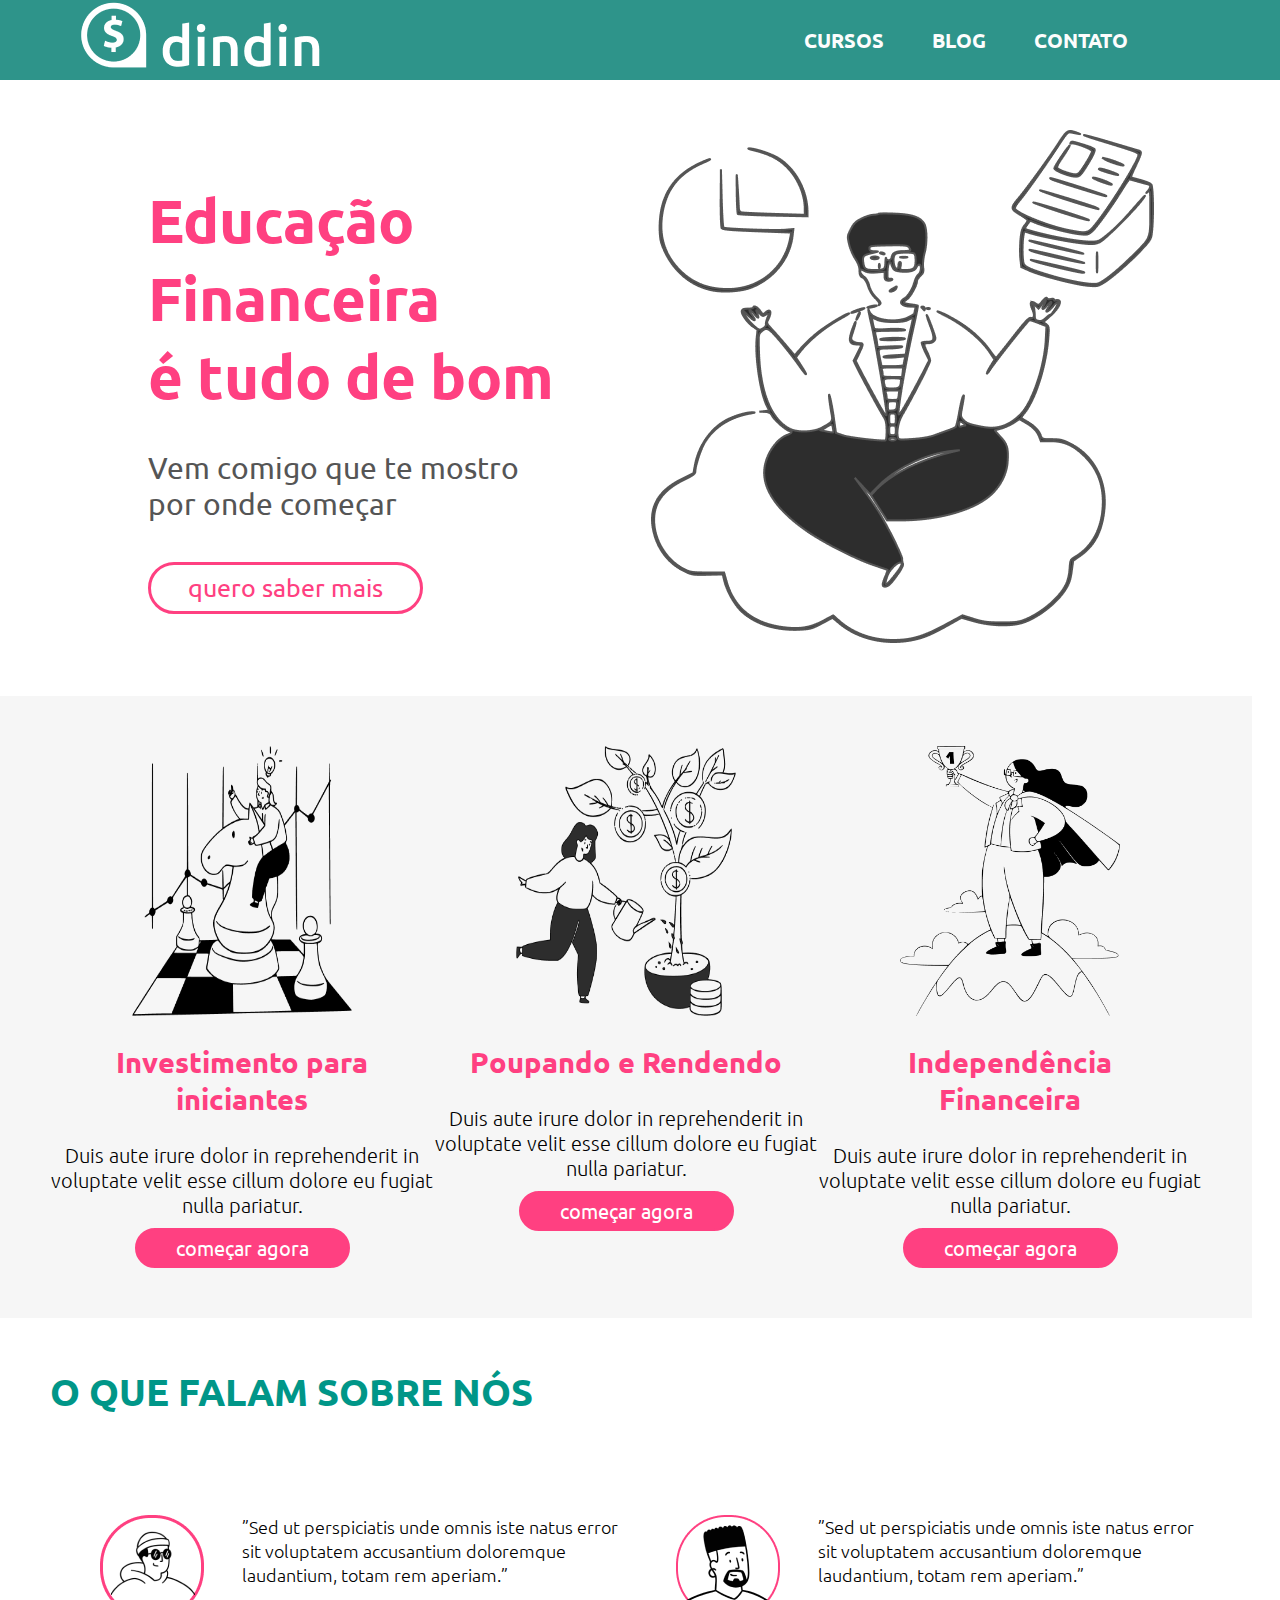
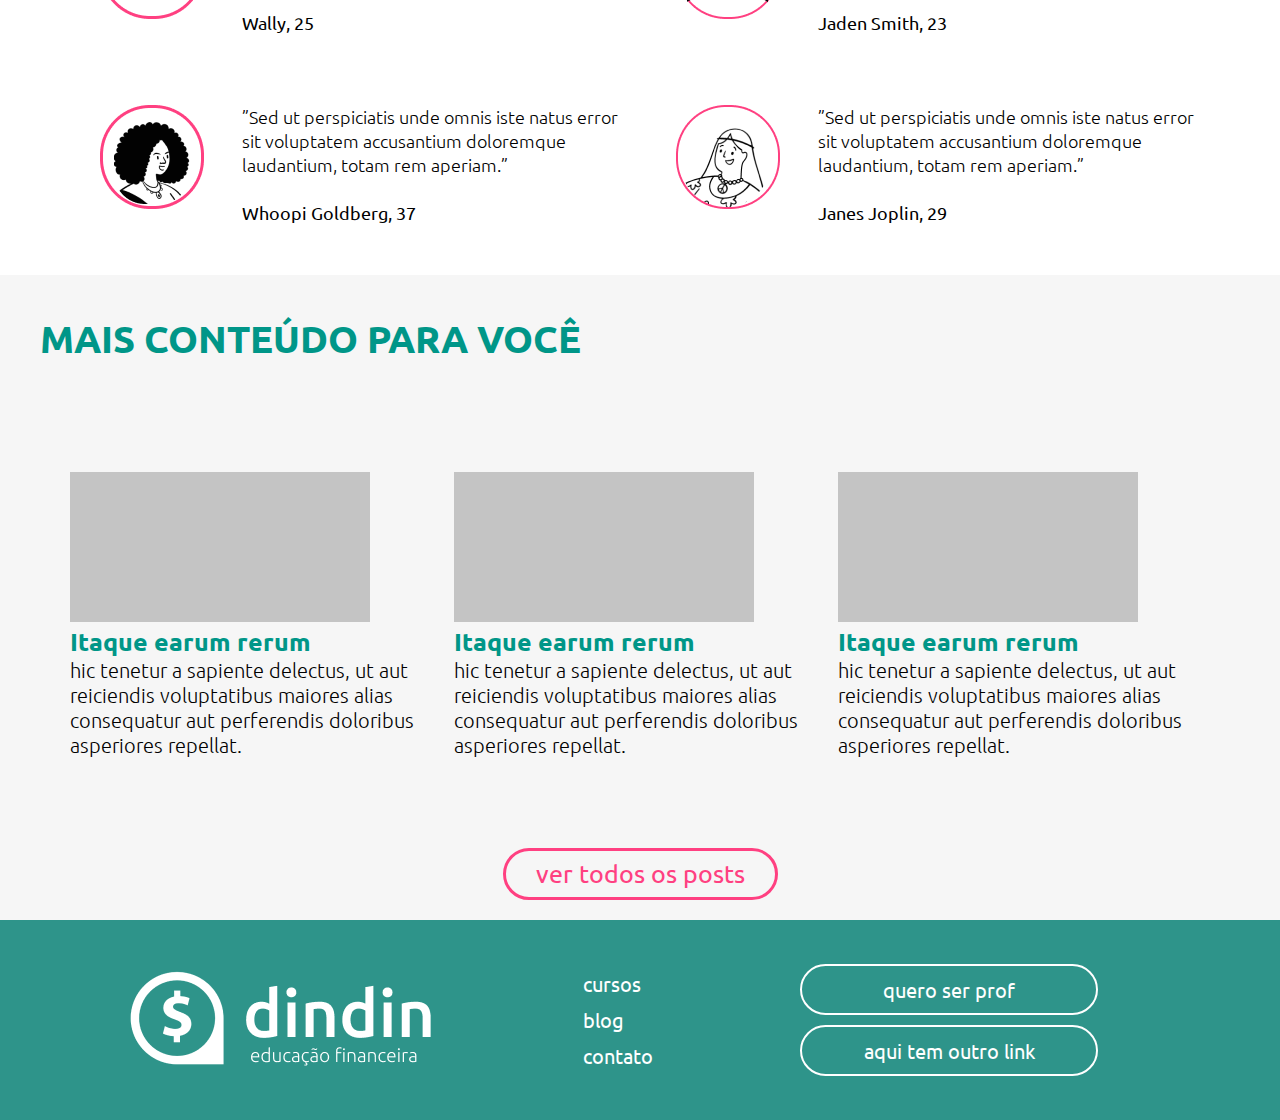
==== commit c9edba2e: "Adicionando primeiros comendos para responsividade" ====
--- a/index.html
+++ b/index.html
@@ -16,18 +16,20 @@
 
   <body>
     <header>
-      <div>
-        <a href="./index.html"
-          ><img src="./imagens/logo-header.png" alt="logo" />
-        </a>
+      <div class="container">
+        <div>
+          <a href="./index.html"
+            ><img src="./imagens/logo-header.png" alt="logo" />
+          </a>
+        </div>
+        <nav>
+          <ul>
+            <li><a href="./cursos.html">CURSOS</a></li>
+            <li><a href="./blog.html">BLOG</a></li>
+            <li><a href="./contato.html">CONTATO</a></li>
+          </ul>
+        </nav>
       </div>
-      <nav>
-        <ul>
-          <li><a href="./cursos.html">CURSOS</a></li>
-          <li><a href="./blog.html">BLOG</a></li>
-          <li><a href="./contato.html">CONTATO</a></li>
-        </ul>
-      </nav>
     </header>
     <main>
       <section class="sessao_0">
@@ -47,8 +49,8 @@
           <img src="./imagens/ilustra-poupando.png" alt="investimento" />
           <h3>Investimento para iniciantes</h3>
           <p>
-            Duis aute irure dolor in reprehenderit <br />in voluptate velit esse
-            cillum dolore <br />
+            Duis aute irure dolor in reprehenderit in voluptate velit esse
+            cillum dolore
             eu fugiat nulla pariatur.
           </p>
           <button>
@@ -59,8 +61,8 @@
           <img src="./imagens/ilustra-investimento.png" alt="poupando" />
           <h3>Poupando e Rendendo</h3>
           <p>
-            Duis aute irure dolor in reprehenderit <br />in voluptate velit esse
-            cillum dolore <br />
+            Duis aute irure dolor in reprehenderit in voluptate velit esse
+            cillum dolore 
             eu fugiat nulla pariatur.
           </p>
           <button>
@@ -71,8 +73,8 @@
           <img src="./imagens/ilustra-independencia.png" alt="Independência" />
           <h3>Independência Financeira</h3>
           <p>
-            Duis aute irure dolor in reprehenderit <br />in voluptate velit esse
-            cillum dolore <br />
+            Duis aute irure dolor in reprehenderit in voluptate velit esse
+            cillum dolore 
             eu fugiat nulla pariatur.
           </p>
           <button>
@@ -80,12 +82,12 @@
           </button>
         </div>
       </section>
-      <section class="sessao_2">
-        <div>
+           
+      <section>
+        <div class="sessao_2">
           <h2>O QUE FALAM SOBRE NÓS</h2>
         </div>
-      </section>
-      <section class="sessao_3">
+        <div class="sessao_3">
         <span>
           <img src="./imagens/icon-wally.png" alt="wally" />
         </span>
@@ -129,61 +131,66 @@
           </p>
           <p><br /><b>Janes Joplin, 29</b></p>
         </span>
-      </section>
-      <section class="sessao_4">
-        <div>
-          <h2>MAIS CONTEÚDO PARA VOCÊ</h2>
         </div>
       </section>
-      <section class="sessao_5">
+      <section>
+        <div class="sessao_4">
+        <h2>MAIS CONTEÚDO PARA VOCÊ</h2>
+        </div>
+        <div class="sessao_5">
         <div class="item2">
           <img src="./imagens/Rectangle 16.png" alt="imagem" />
           <h3>Itaque earum rerum</h3>
           <p>
-            hic tenetur a sapiente delectus, ut aut <br />reiciendis
-            voluptatibus maiores alias <br />consequatur aut perferendis
-            doloribus <br />asperiores repellat.
+            hic tenetur a sapiente delectus, ut aut reiciendis
+            voluptatibus maiores alias consequatur aut perferendis
+            doloribus asperiores repellat.
           </p>
         </div>
         <div class="item2">
           <img src="./imagens/Rectangle 16.png" alt="imagem" />
           <h3>Itaque earum rerum</h3>
           <p>
-            hic tenetur a sapiente delectus, ut aut <br />reiciendis
-            voluptatibus maiores alias <br />consequatur aut perferendis
-            doloribus <br />asperiores repellat.
+            hic tenetur a sapiente delectus, ut aut reiciendis
+            voluptatibus maiores alias consequatur aut perferendis
+            doloribus asperiores repellat.
           </p>
         </div>
         <div class="item2">
           <img src="./imagens/Rectangle 16.png" alt="imagem" />
           <h3>Itaque earum rerum</h3>
           <p>
-            hic tenetur a sapiente delectus, ut aut <br />reiciendis
-            voluptatibus maiores alias <br />consequatur aut perferendis
-            doloribus <br />asperiores repellat.
+            hic tenetur a sapiente delectus, ut aut reiciendis
+            voluptatibus maiores alias consequatur aut perferendis
+            doloribus asperiores repellat.
           </p>
         </div>
-      </section>
-      <section class="sessao_6">
-        <button><a href="./blog.html">ver todos os posts</a></button>
+        </div>
+        <div class="sessao_6">
+         <button><a href="./blog.html">ver todos os posts</a></button>
+        </div>
       </section>
     </main>
     <footer>
-      <div>
-       <a href="./index.html"> <img src="./imagens/logo-footer.png" alt="logo"/></a> 
-      </div>
-      <div>
-        <ul>
-          <li><a href="./cursos.html">cursos</a></li>
-          <li><a href="./blog.html">blog</a></li>
-          <li><a href="./contato.html">contato</a></li>
-        </ul>
-      </div>
-      <div>
-        <ul>
-          <li><button>quero ser prof</button></li>
-          <li><button>aqui tem outro link</button></li>
-        </ul>
+      <div class="container">
+        <div>
+          <a href="./index.html">
+            <img src="./imagens/logo-footer.png" alt="logo"
+          /></a>
+        </div>
+        <div>
+          <ul>
+            <li><a href="./cursos.html">cursos</a></li>
+            <li><a href="./blog.html">blog</a></li>
+            <li><a href="./contato.html">contato</a></li>
+          </ul>
+        </div>
+        <div>
+          <ul>
+            <li><button>quero ser prof</button></li>
+            <li><button>aqui tem outro link</button></li>
+          </ul>
+        </div>
       </div>
     </footer>
   </body>
--- a/css/style_cursos.css
+++ b/css/style_cursos.css
@@ -1,281 +1,328 @@
 * {
-    max-width: 1380px;
-    padding: 0;
-    margin: 0;
-    font-family: 'Ubuntu', sans-serif;
+  margin: 0;
+  font-family: "Ubuntu", sans-serif;
+}
+
+html,
+body {
+  height: 100vh;
 }
 
 header {
-    display: flex;
-    background-color: #2E948A;
-    height: 117px;
-    justify-content: space-around;
-    align-items: center;
-
+  background-color: #2e948a;
+}
+
+header .container {
+  display: flex;
+  width: 90%;
+  max-width: 1440px;
+  height: auto;
+  justify-content: space-between;
+  align-items: center;
+}
+
+header img {
+  padding-left: 80px;
 }
 
 nav ul {
-    display: flex;
-    list-style: none;
-
-}
-
-nav a {
-    text-decoration: none;
-    font-size: 20px;
-    font-weight: 700;
-    color: #FDFDFD;
-    padding: 20px;
+  display: flex;
+  list-style: none;
+}
+
+nav ul li a {
+  text-decoration: none;
+  font-size: 20px;
+  font-weight: 700;
+  color: #fdfdfd;
+  padding: 24px;
 }
 
 .sessao_0 {
-    display: flex;
-    justify-content: space-evenly;
-    padding: 100px;
+  display: flex;
+  justify-content: space-evenly;
+  width: 90%;
+  max-width: 1440px;
+  padding: 50px;
 }
 
 .titulo,
 .titulo1 {
-    padding: 50px;
+  padding: 50px;
 }
 
 .titulo h1,
 .titulo1 h1 {
-    font-weight: 700;
-    font-size: 60px;
-    color: #FF4081;
+  font-weight: 700;
+  font-size: 60px;
+  color: #ff4081;
 }
 
 .titulo h2 {
-    font-weight: 400;
-    font-size: 20px;
-    color: #555555;
+  font-weight: 400;
+  font-size: 20px;
+  color: #555555;
 }
 
 .titulo1 h2 {
-    font-weight: 400;
-    font-size: 30px;
-    color: #555555;
-}
-
-.titulo1 button, .sessao_6 button {
-    width: 275px;
-    height: 52px;
-    box-sizing: border-box;
-    border: 3px solid #FF4081;
-    border-radius: 62px;
-    background:none;
+  font-weight: 400;
+  font-size: 30px;
+  color: #555555;
+}
+
+.titulo1 button,
+.sessao_6 button {
+  width: 275px;
+  height: 52px;
+  box-sizing: border-box;
+  border: 3px solid #ff4081;
+  border-radius: 62px;
+  background: none;
 }
 
 .titulo1 button {
-    position: relative;
-    top: 40px;
-}
-
-.titulo1 a, .sessao_6 a {
-    font-weight: 400;
-    font-size: 25px;
-    text-align: center;
-    text-decoration: none;
-    color: #FF4081;
+  position: relative;
+  top: 40px;
+}
+
+.titulo1 a,
+.sessao_6 a {
+  font-weight: 400;
+  font-size: 25px;
+  text-align: center;
+  text-decoration: none;
+  color: #ff4081;
 }
 
 .curso {
-    display: flex;
-    align-items: stretch;
-    justify-content: space-evenly;
-    padding: 70px;
+  display: flex;
+  align-items: stretch;
+  justify-content: space-evenly;
+  width: 90%;
+  max-width: 1440px;
+  padding: 70px;
 }
 
 .curso img {
-    width: 380px;
-    height: 385px;
+  width: 380px;
+  height: 385px;
 }
 
 .curso h3 {
-    font-weight: 700;
-    font-size: 35px;
-    color: #FF4081;
-    padding: 20px;
-
+  font-weight: 700;
+  font-size: 35px;
+  color: #ff4081;
+  padding: 20px;
 }
 
 .txt {
-    padding: 20px;
+  padding: 20px;
 }
 
 .curso p {
-    font-weight: 300;
-    font-size: 18px;
-    color: #555555;
-    padding: 20px;
+  font-weight: 300;
+  font-size: 18px;
+  color: #555555;
+  padding: 20px;
 }
 
 .curso button {
-    position: relative;
-    padding: 15px;
-    left: 30px;
-    top: 20px;
-    font-weight: 400;
-    font-size: 20px;
-
-    color: #ffffff;
-    background-color: #419488;
-    border-radius: 62px;
-    border: #419488;
-}
+  position: relative;
+  padding: 15px;
+  left: 30px;
+  top: 20px;
+  font-weight: 400;
+  font-size: 20px;
+
+  color: #ffffff;
+  background-color: #419488;
+  border-radius: 62px;
+  border: #419488;
+}
+
 
 hr {
     position: relative;
-    width: 1300px;
-    left: 3%;
-    background-color: #C4C4C4;
+    left: 5%;
+  width: 90%;
+  max-width: 1200px;
+  background-color: #c4c4c4;
 }
 
 .sessao,
 .sessao_5 {
-    display: flex;
-    align-content: center;
-    justify-content: space-evenly;
-    background-color: #F6F6F6;
+  display: flex;
+  align-content: center;
+  justify-content: space-evenly;
+  width: 90%;
+  max-width: 1440px;
+  background-color: #f6f6f6;
 }
 
 .item img {
-    position: relative;
-    width: 220px;
-    height: 270px;
-    left: 20%;
-}
-
-.sessao{
-    padding: 50px;
-}
+  width: 220px;
+  height: 270px;
+}
+
+.sessao {
+  padding: 50px;
+  text-align: center;
+}
+
 .sessao h3 {
-    font-weight: 700;
-    font-size: 29px;
-    padding: 25px;
+  font-weight: 700;
+  font-size: 29px;
+  padding: 25px;
+  text-align: center;
+  color: #ff4081;
+}
+
+.sessao p {
+    padding-bottom: 10px;
+  font-weight: 300;
+  font-size: 20px;
+  text-align: center;
+  color: #000000;
+}
+
+.sessao button {
+  border: 2px solid #ff4081;
+  background-color: #ff4081;
+  border-radius: 62px;
+  width: 215px;
+  height: 40px;
+
+}
+
+.sessao a {
+  font-weight: 400;
+  font-size: 20px;
+  text-decoration: none;
+  color: #ffffff;
+}
+
+.sessao_2 {
+  padding: 50px;
+  font-weight: 400;
+  font-size: 25px;
+  color: #009688;
+}
+
+.sessao_3 {
+  display: grid;
+  grid-template-columns: 1fr 2fr 1fr 2fr;
+  grid-template-rows: repeat(2, 1fr);
+  row-gap: 70px;
+  padding: 50px;
+  width: 90%;
+  max-width: 1440px;
+}
+
+.sessao_3 img {
+  padding-left: 50px;
+}
+
+.sessao_3 p {
+  font-weight: 300;
+  font-size: 18px;
+}
+
+.sessao_4 {
+  padding: 40px;
+  font-weight: 400;
+  font-size: 25px;
+  color: #009688;
+  background-color: #f6f6f6;
+}
+
+.sessao_5 {
+  padding: 70px;
+}
+
+.item2 img {
+  width: 300px;
+  height: 150px;
+}
+
+.sessao_5 h3 {
+  font-weight: 700;
+  font-size: 25px;
+  color: #009688;
+}
+
+.sessao_5 p {
+  font-weight: 300;
+  font-size: 20px;
+  color: #000000;
+}
+
+.sessao_6 {
+text-align: center;
+padding: 20px;
+background-color: #f6f6f6;
+
+}
+
+footer {
+  background-color: #2e948a;
+}
+
+footer .container {
+  width: 90%;
+  max-width: 1440px;
+  display: flex;
+  justify-content: space-around;
+  align-items: center;
+  height: 200px;
+}
+
+footer img {
+    padding-left: 80px;
+}
+
+footer ul li {
+  list-style: none;
+  padding: 5px;
+  font-weight: 400;
+  font-size: 20px;
+}
+
+footer li a {
+  text-decoration: none;
+  color: #ffffff;
+}
+
+footer button {
+  width: 298px;
+  height: 51px;
+  font-size: 20px;
+  color: #ffffff;
+  border-radius: 60px;
+  background: none;
+  border: 2px solid #ffffff;
+  box-sizing: border-box;
+}
+
+@media (max-width: 768px) {
+  html {
+    font-size: 50%;
+  }
+
+  .sessao_0,
+  .sessao,
+  .sessao_5 {
+    flex-direction: column;
+    row-gap: 20px;
     text-align: center;
-    color: #FF4081;
-}
-
-.sessao p {
-    font-weight: 300;
-    font-size: 20px;
+  }
+  .sessao_2,
+  .sessao_4 {
     text-align: center;
-    color: #000000;
-}
-
-.sessao button {
-    position: relative;
-    border: 2px solid #FF4081;
-    background-color: #FF4081;
-    border-radius: 62px;
-    width: 215px;
-    height: 40px;
-    top: 5%;
-    left: 23%;
-}
-
-.sessao a {
-    position: relative;
-    font-weight: 400;
-    font-size: 20px;
-    text-decoration: none;
-    color: #ffffff;
-}
-
-.sessao_2 {
-    position: relative;
-    left: 10%;
-    padding: 50px 0 ;
-    font-weight: 400;
-    font-size: 25px;
-    color: #009688;
-}
-
-.sessao_3 {
-    display: grid;
-    grid-template-columns: 1fr 2fr 1fr 2fr;
-    grid-template-rows: repeat(2, 1fr);
-    row-gap: 70px;
-    padding: 50px;
-}
-
-.sessao_3 img  {
-    padding-left: 70px;
-}
-
-
-.sessao_3 p {
-    font-weight: 300;
-    font-size: 18px; 
-}
-
-.sessao_4 {
-    padding: 40px;
-    font-weight: 400;
-    font-size: 25px;
-    color: #009688;
-    background-color: #F6F6F6;
-}
-
-.sessao_5 {
-    padding: 50px;
-}
-
-.item2 img {
-    width: 340px;
-    height: 190px;
-}
-
-.sessao_5 h3 {
-    font-weight: 700;
-    font-size: 25px;
-    color: #009688;
-}
-
-.sessao_5 p {
-    font-weight: 300;
-    font-size: 20px;
-    color:#000000;
-}
-
-.sessao_6 {
-    display: flex;
+  }
+  .sessao_3 {
+    grid-template-columns: repeat(auto-fit, minmax(250px, 500px));
+    row-gap: 20px;
+    text-align: center;
     justify-content: center;
-    height: 120px;
-    background-color: #F6F6F6;
-}
-
-footer {
-    display: flex;
-    justify-content: space-around;
-    align-items: center;
-    height: 200px;
-    background-color: #2E948A;
-
-}
-
-footer ul li {
-    list-style: none;
-    padding: 5px;
-    font-weight: 400;
-    font-size: 20px;
-}
-
-footer li a {
-    text-decoration: none;
-    color: #ffffff;
-}
-
-footer button {
-    width: 298px;
-    height: 51px;
-    font-size: 20px;
-    color: #ffffff;
-    border-radius: 60px;
-    background: none;
-    border: 2px solid #ffffff;
-    box-sizing: border-box;
-
-}+  }
+}
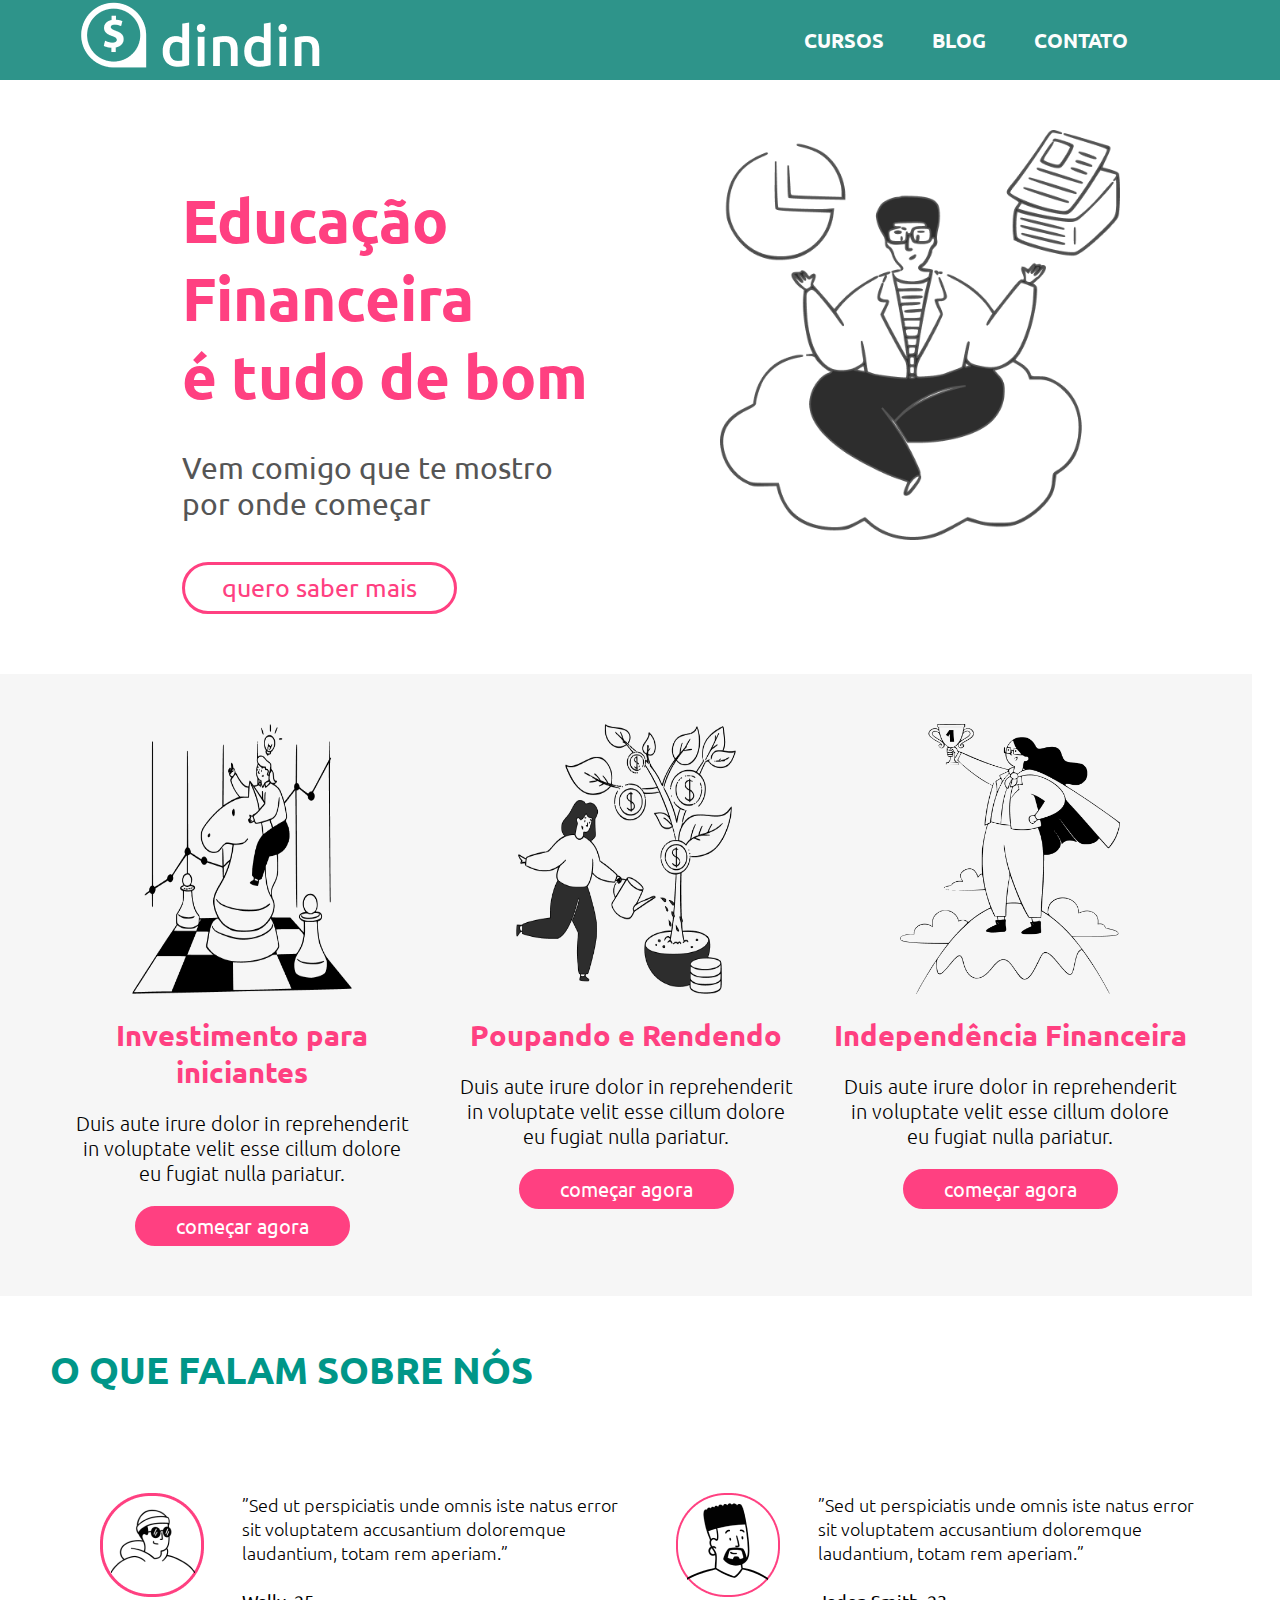
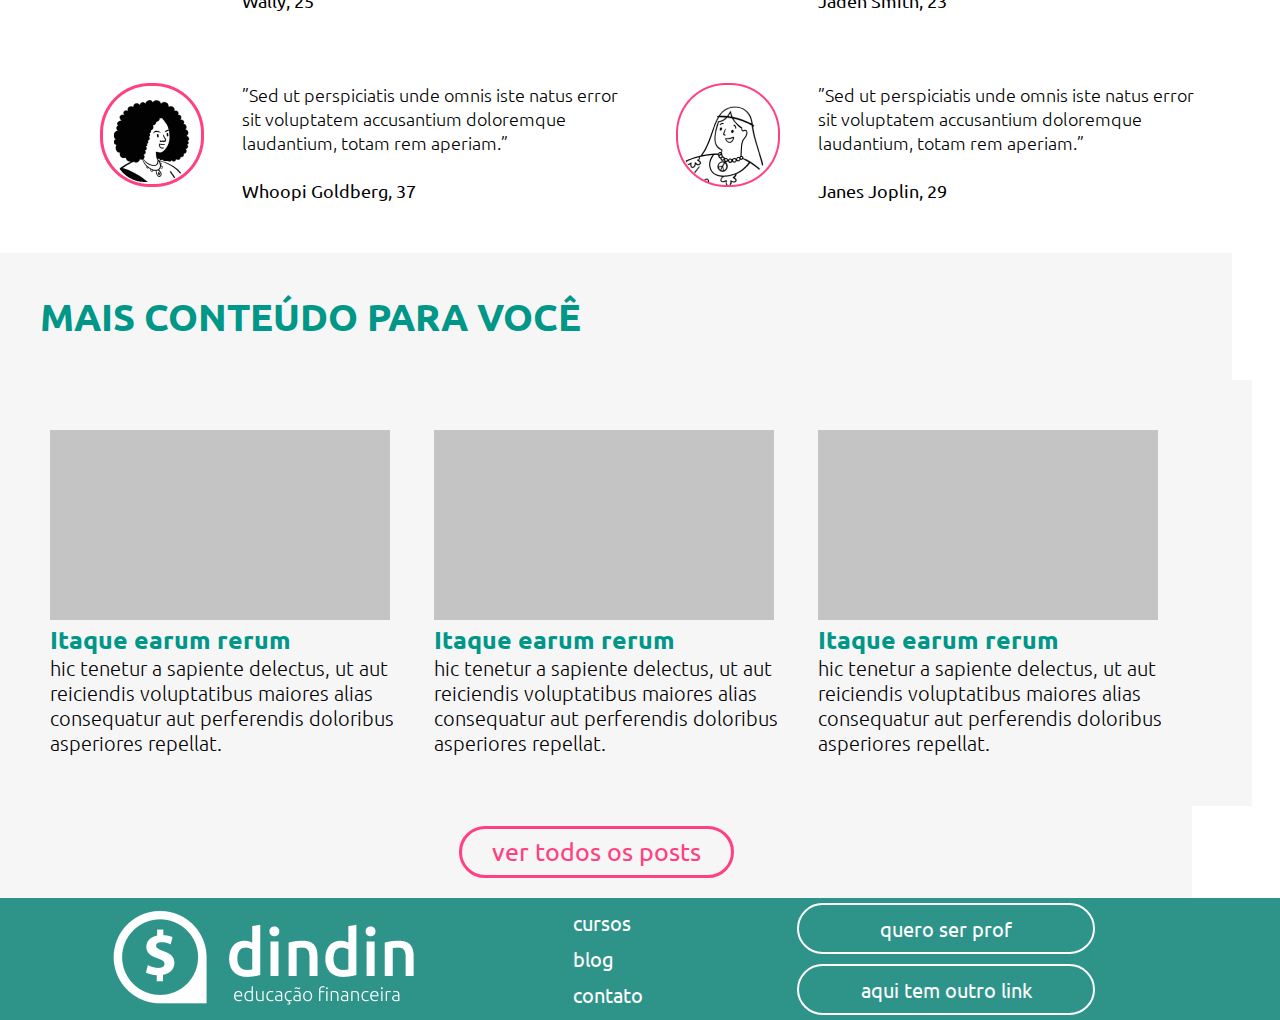
==== commit 90d08f12: "adicionando novos arquivos com responsividade" ====
--- a/index.html
+++ b/index.html
@@ -40,7 +40,7 @@
             <a href="#">quero saber mais</a>
           </button>
         </div>
-        <div>
+        <div class="banner">
           <img src="./imagens/ilustra-banner.png" alt="banner" />
         </div>
       </section>
--- a/css/style_cursos.css
+++ b/css/style_cursos.css
@@ -3,9 +3,12 @@
   font-family: "Ubuntu", sans-serif;
 }
 
-html,
+html{
+  font-size: 62.5%;
+}
+
 body {
-  height: 100vh;
+  font-size: 1.6rem;
 }
 
 header {
@@ -22,7 +25,9 @@
 }
 
 header img {
-  padding-left: 80px;
+  padding-left: 8rem;
+  width: 24.4rem;
+  height: 7.7rem;
 }
 
 nav ul {
@@ -32,10 +37,10 @@
 
 nav ul li a {
   text-decoration: none;
-  font-size: 20px;
+  font-size: 2rem;
   font-weight: 700;
   color: #fdfdfd;
-  padding: 24px;
+  padding: 2.4rem;
 }
 
 .sessao_0 {
@@ -43,37 +48,37 @@
   justify-content: space-evenly;
   width: 90%;
   max-width: 1440px;
-  padding: 50px;
+  padding: 5rem;
 }
 
 .titulo,
 .titulo1 {
-  padding: 50px;
+  padding: 5rem;
 }
 
 .titulo h1,
 .titulo1 h1 {
   font-weight: 700;
-  font-size: 60px;
+  font-size: 6rem;
   color: #ff4081;
 }
 
 .titulo h2 {
   font-weight: 400;
-  font-size: 20px;
+  font-size: 2rem;
   color: #555555;
 }
 
 .titulo1 h2 {
   font-weight: 400;
-  font-size: 30px;
+  font-size: 3rem;
   color: #555555;
 }
 
 .titulo1 button,
 .sessao_6 button {
-  width: 275px;
-  height: 52px;
+  width: 27.5rem;
+  height: 5.2rem;
   box-sizing: border-box;
   border: 3px solid #ff4081;
   border-radius: 62px;
@@ -82,57 +87,59 @@
 
 .titulo1 button {
   position: relative;
-  top: 40px;
+  top: 4rem;
 }
 
 .titulo1 a,
 .sessao_6 a {
   font-weight: 400;
-  font-size: 25px;
+  font-size: 2.5rem;
   text-align: center;
   text-decoration: none;
   color: #ff4081;
 }
 
+.sessao_0 img {
+  width: 40rem;
+  height: 41rem;
+}
+
 .curso {
   display: flex;
-  align-items: stretch;
+  align-items: center;
   justify-content: space-evenly;
   width: 90%;
   max-width: 1440px;
-  padding: 70px;
+  padding: 7rem;
 }
 
 .curso img {
-  width: 380px;
-  height: 385px;
+  width: 38rem;
+  height: 38.5rem;
 }
 
 .curso h3 {
   font-weight: 700;
-  font-size: 35px;
+  font-size: 3.5rem;
   color: #ff4081;
-  padding: 20px;
+  padding: 2rem;
 }
 
 .txt {
-  padding: 20px;
+  padding: 2rem;
 }
 
 .curso p {
   font-weight: 300;
-  font-size: 18px;
+  font-size: 1.8rem;
   color: #555555;
-  padding: 20px;
+  padding: 2rem;
 }
 
 .curso button {
-  position: relative;
-  padding: 15px;
-  left: 30px;
-  top: 20px;
-  font-weight: 400;
-  font-size: 20px;
+  padding: 1.5rem;
+  font-weight: 400;
+  font-size: 2rem;
 
   color: #ffffff;
   background-color: #419488;
@@ -140,12 +147,11 @@
   border: #419488;
 }
 
-
 hr {
-    position: relative;
-    left: 5%;
-  width: 90%;
-  max-width: 1200px;
+  position: relative;
+  left: 5%;
+  width: 90%;
+  max-width: 1250px;
   background-color: #c4c4c4;
 }
 
@@ -160,27 +166,27 @@
 }
 
 .item img {
-  width: 220px;
-  height: 270px;
+  width: 22rem;
+  height: 27rem;
 }
 
 .sessao {
-  padding: 50px;
+  padding: 5rem;
   text-align: center;
 }
 
 .sessao h3 {
   font-weight: 700;
-  font-size: 29px;
-  padding: 25px;
-  text-align: center;
+  font-size: 2.9rem;
+  text-align: center;
+  padding-top: 2rem;
   color: #ff4081;
 }
 
 .sessao p {
-    padding-bottom: 10px;
+  padding: 2rem;
   font-weight: 300;
-  font-size: 20px;
+  font-size: 2rem;
   text-align: center;
   color: #000000;
 }
@@ -189,22 +195,22 @@
   border: 2px solid #ff4081;
   background-color: #ff4081;
   border-radius: 62px;
-  width: 215px;
-  height: 40px;
-
+  width: 21.5rem;
+  height: 4rem;
 }
 
 .sessao a {
   font-weight: 400;
-  font-size: 20px;
+  font-size: 2rem;
   text-decoration: none;
   color: #ffffff;
 }
 
 .sessao_2 {
-  padding: 50px;
-  font-weight: 400;
-  font-size: 25px;
+  display: flex;
+  padding: 5rem;
+  font-weight: 400;
+  font-size: 2.5rem;
   color: #009688;
 }
 
@@ -212,55 +218,59 @@
   display: grid;
   grid-template-columns: 1fr 2fr 1fr 2fr;
   grid-template-rows: repeat(2, 1fr);
-  row-gap: 70px;
-  padding: 50px;
+  row-gap: 7rem;
+  padding: 5rem;
   width: 90%;
   max-width: 1440px;
 }
 
 .sessao_3 img {
-  padding-left: 50px;
+  padding-left: 5rem;
 }
 
 .sessao_3 p {
   font-weight: 300;
-  font-size: 18px;
+  font-size: 1.8rem;
 }
 
 .sessao_4 {
-  padding: 40px;
-  font-weight: 400;
-  font-size: 25px;
+  width: 90%;
+  max-width: 1440px;
+  padding: 4rem;
+  font-weight: 400;
+  font-size: 2.5rem;
   color: #009688;
   background-color: #f6f6f6;
 }
 
 .sessao_5 {
-  padding: 70px;
+  padding: 5rem;
 }
 
 .item2 img {
-  width: 300px;
-  height: 150px;
+  width: 34rem;
+  height: 19rem;
 }
 
 .sessao_5 h3 {
   font-weight: 700;
-  font-size: 25px;
+  font-size: 2.5rem;
   color: #009688;
 }
 
 .sessao_5 p {
+  padding-right: 4rem;
   font-weight: 300;
-  font-size: 20px;
+  font-size: 2rem;
   color: #000000;
 }
 
 .sessao_6 {
-text-align: center;
-padding: 20px;
-background-color: #f6f6f6;
-
+  width: 90%;
+  max-width: 1440px;
+  text-align: center;
+  padding: 2rem;
+  background-color: #f6f6f6;
 }
 
 footer {
@@ -273,18 +283,20 @@
   display: flex;
   justify-content: space-around;
   align-items: center;
-  height: 200px;
+  height: auto;
 }
 
 footer img {
-    padding-left: 80px;
+  padding-left: 6rem;
+  width: 31.2rem;
+  height: 10.2rem;
 }
 
 footer ul li {
   list-style: none;
-  padding: 5px;
-  font-weight: 400;
-  font-size: 20px;
+  padding: 0.5rem;
+  font-weight: 400;
+  font-size: 2rem;
 }
 
 footer li a {
@@ -293,9 +305,9 @@
 }
 
 footer button {
-  width: 298px;
-  height: 51px;
-  font-size: 20px;
+  width: 29.8rem;
+  height: 5.1rem;
+  font-size: 2rem;
   color: #ffffff;
   border-radius: 60px;
   background: none;
@@ -303,26 +315,39 @@
   box-sizing: border-box;
 }
 
+
 @media (max-width: 768px) {
   html {
     font-size: 50%;
   }
-
   .sessao_0,
   .sessao,
-  .sessao_5 {
+  .sessao_5,
+  .curso {
     flex-direction: column;
-    row-gap: 20px;
+    row-gap: 2rem;
     text-align: center;
   }
   .sessao_2,
   .sessao_4 {
+    justify-content: center;
     text-align: center;
   }
   .sessao_3 {
-    grid-template-columns: repeat(auto-fit, minmax(250px, 500px));
-    row-gap: 20px;
+    grid-template-columns: repeat(auto-fit, minmax(25rem, 50rem));
+    row-gap: 2rem;
     text-align: center;
     justify-content: center;
   }
 }
+
+@media (max-width: 690px) {
+  header .container {
+    flex-direction: column;
+    row-gap: 1.5rem;
+  }  
+  footer .container {
+    flex-direction: column;
+  }
+
+}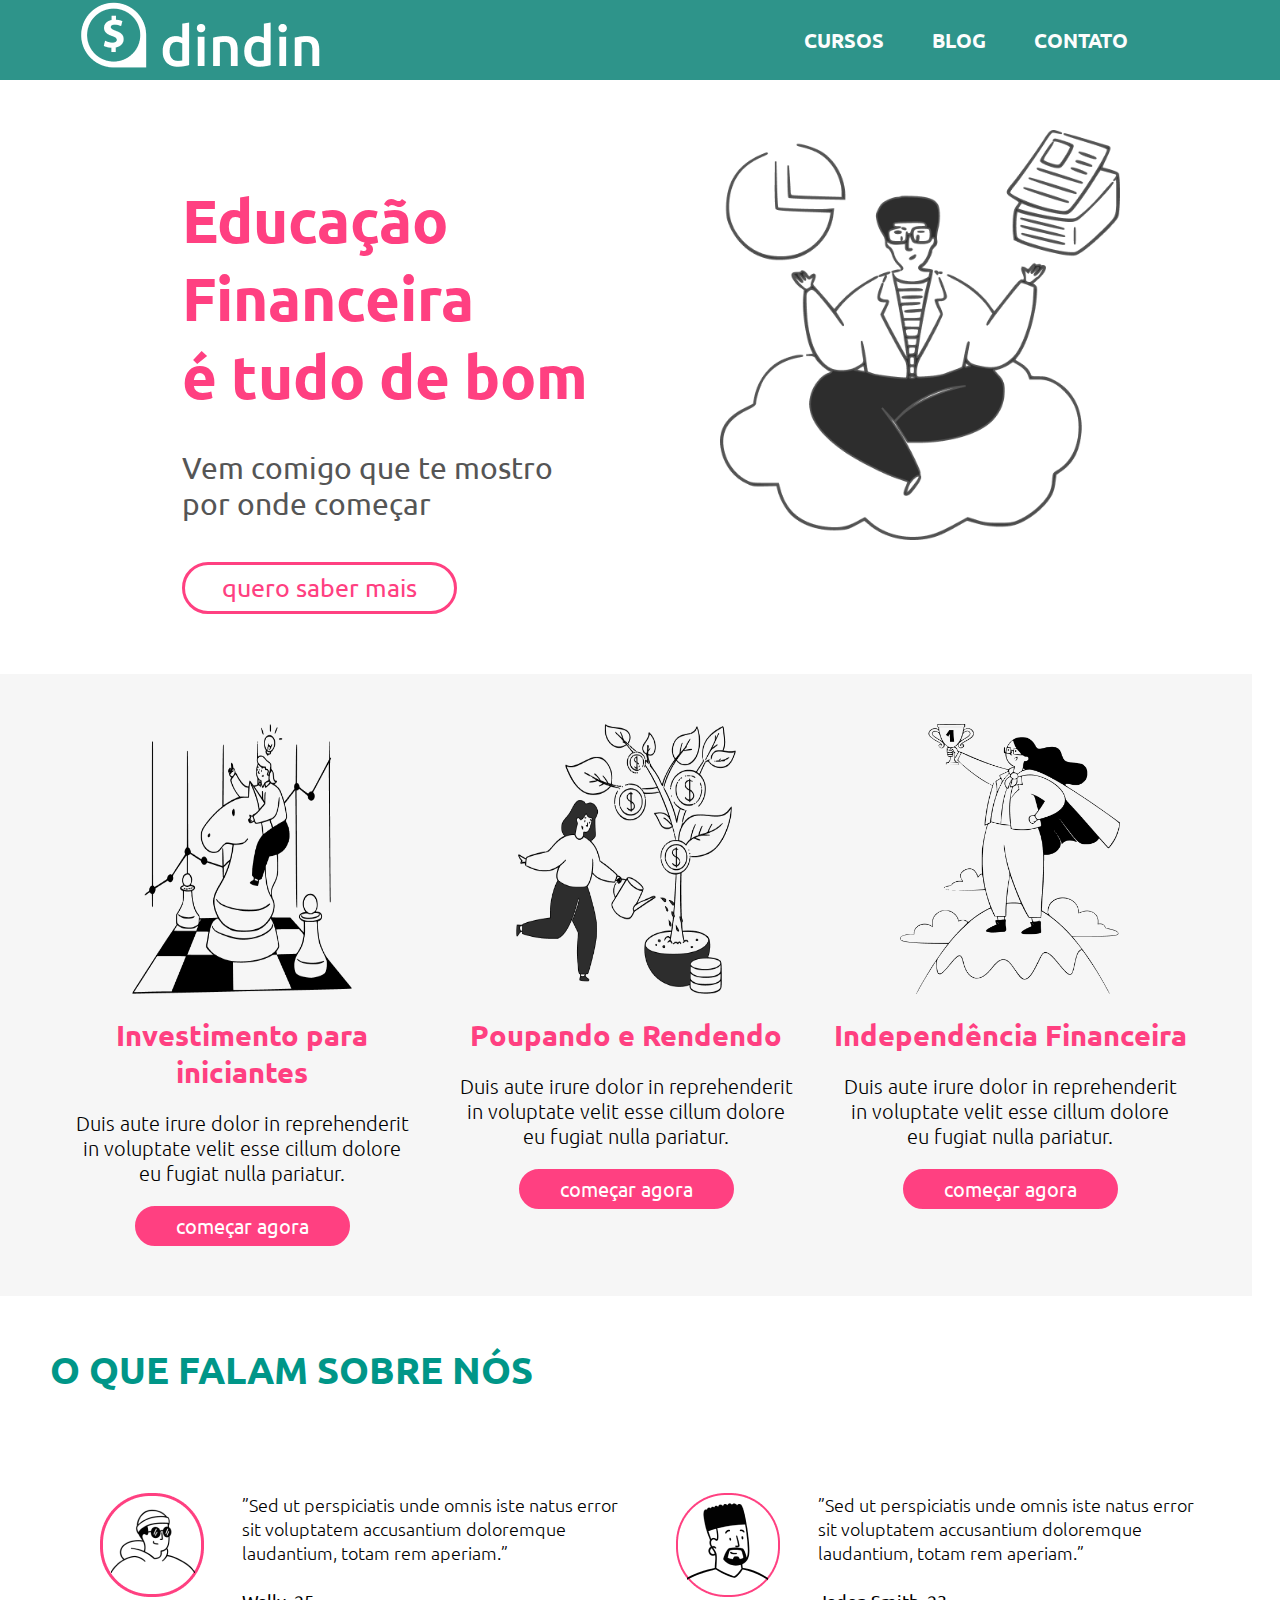
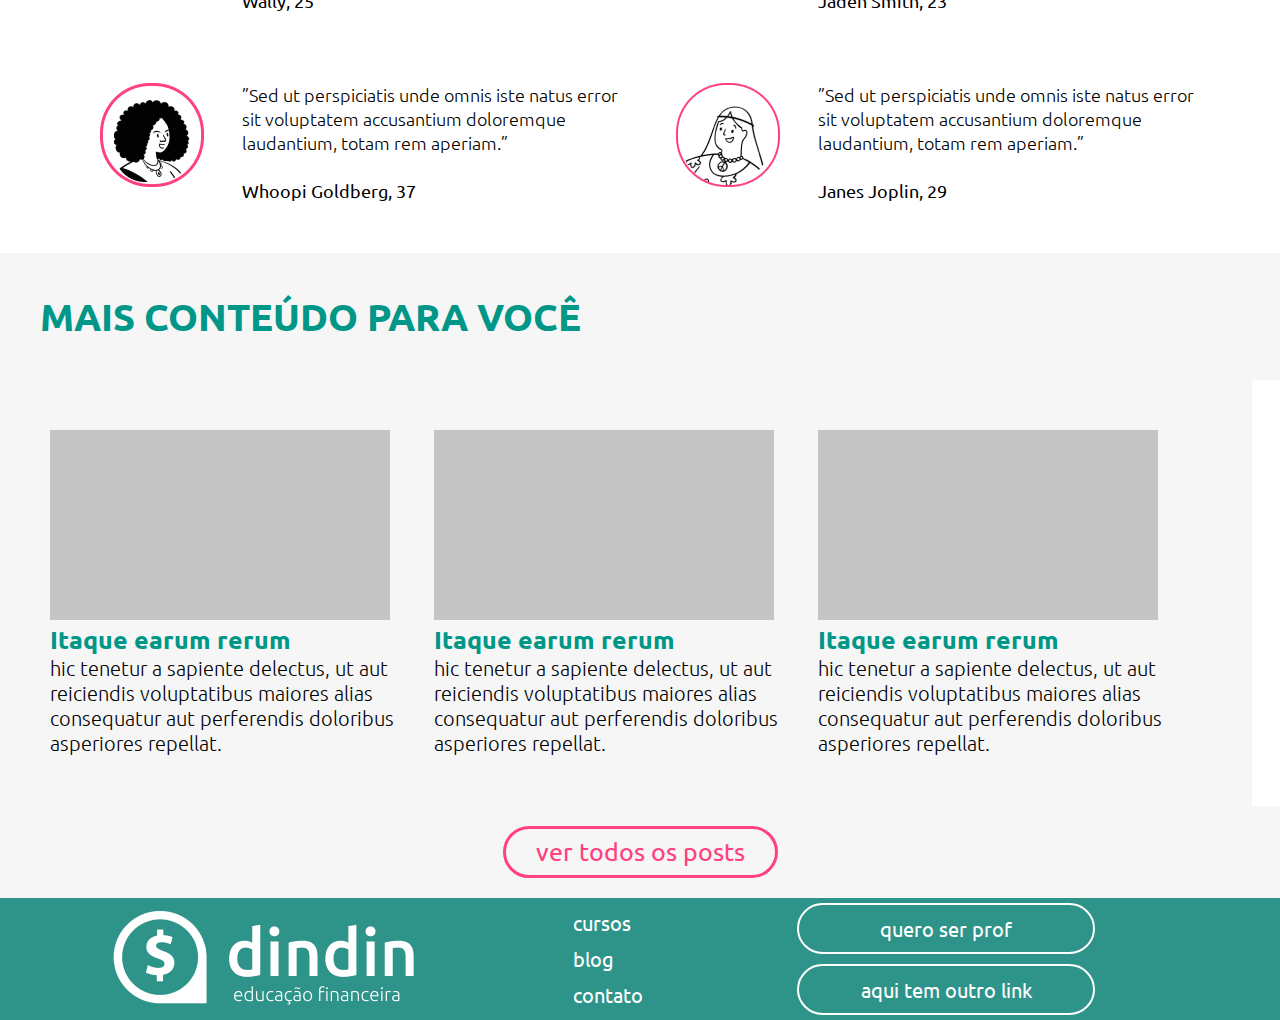
==== commit 7b7b7cf7: "Adicionando ultima versão" ====
--- a/index.html
+++ b/index.html
@@ -54,7 +54,7 @@
             eu fugiat nulla pariatur.
           </p>
           <button>
-            <a href="#">começar agora</a>
+            <a href="./curso.html">começar agora</a>
           </button>
         </div>
         <div class="item">
@@ -66,7 +66,7 @@
             eu fugiat nulla pariatur.
           </p>
           <button>
-            <a href="#">começar agora</a>
+            <a href="./curso.html">começar agora</a>
           </button>
         </div>
         <div class="item">
@@ -78,7 +78,7 @@
             eu fugiat nulla pariatur.
           </p>
           <button>
-            <a href="#">começar agora</a>
+            <a href="./curso.html">começar agora</a>
           </button>
         </div>
       </section>
@@ -187,8 +187,8 @@
         </div>
         <div>
           <ul>
-            <li><button>quero ser prof</button></li>
-            <li><button>aqui tem outro link</button></li>
+            <li><button><a href="#">quero ser prof</a></button></li>
+            <li><button><a href="#">aqui tem outro link</a></button></li>
           </ul>
         </div>
       </div>
--- a/css/style_cursos.css
+++ b/css/style_cursos.css
@@ -141,11 +141,16 @@
   font-weight: 400;
   font-size: 2rem;
 
-  color: #ffffff;
   background-color: #419488;
   border-radius: 62px;
   border: #419488;
 }
+
+.curso button a {
+  text-decoration: none;
+  color: #ffffff;
+}
+
 
 hr {
   position: relative;
@@ -234,7 +239,6 @@
 }
 
 .sessao_4 {
-  width: 90%;
   max-width: 1440px;
   padding: 4rem;
   font-weight: 400;
@@ -266,7 +270,6 @@
 }
 
 .sessao_6 {
-  width: 90%;
   max-width: 1440px;
   text-align: center;
   padding: 2rem;
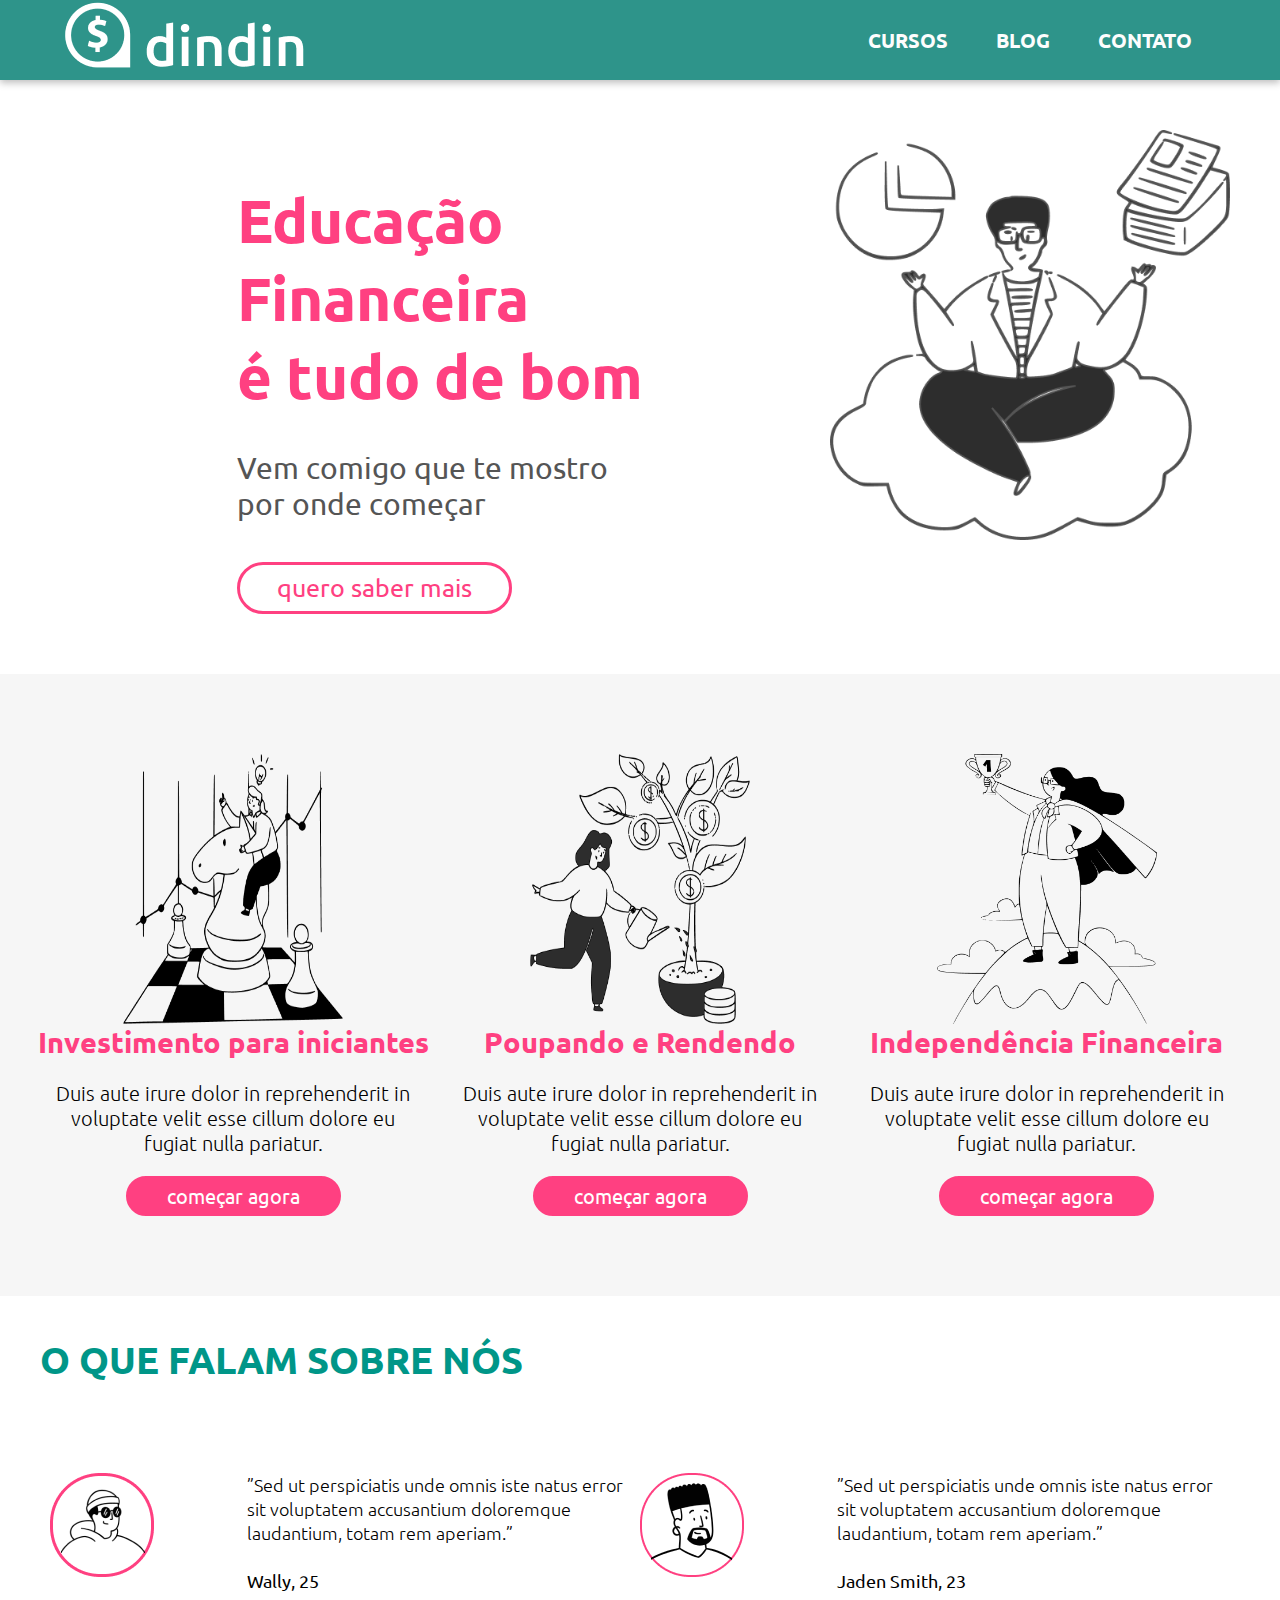
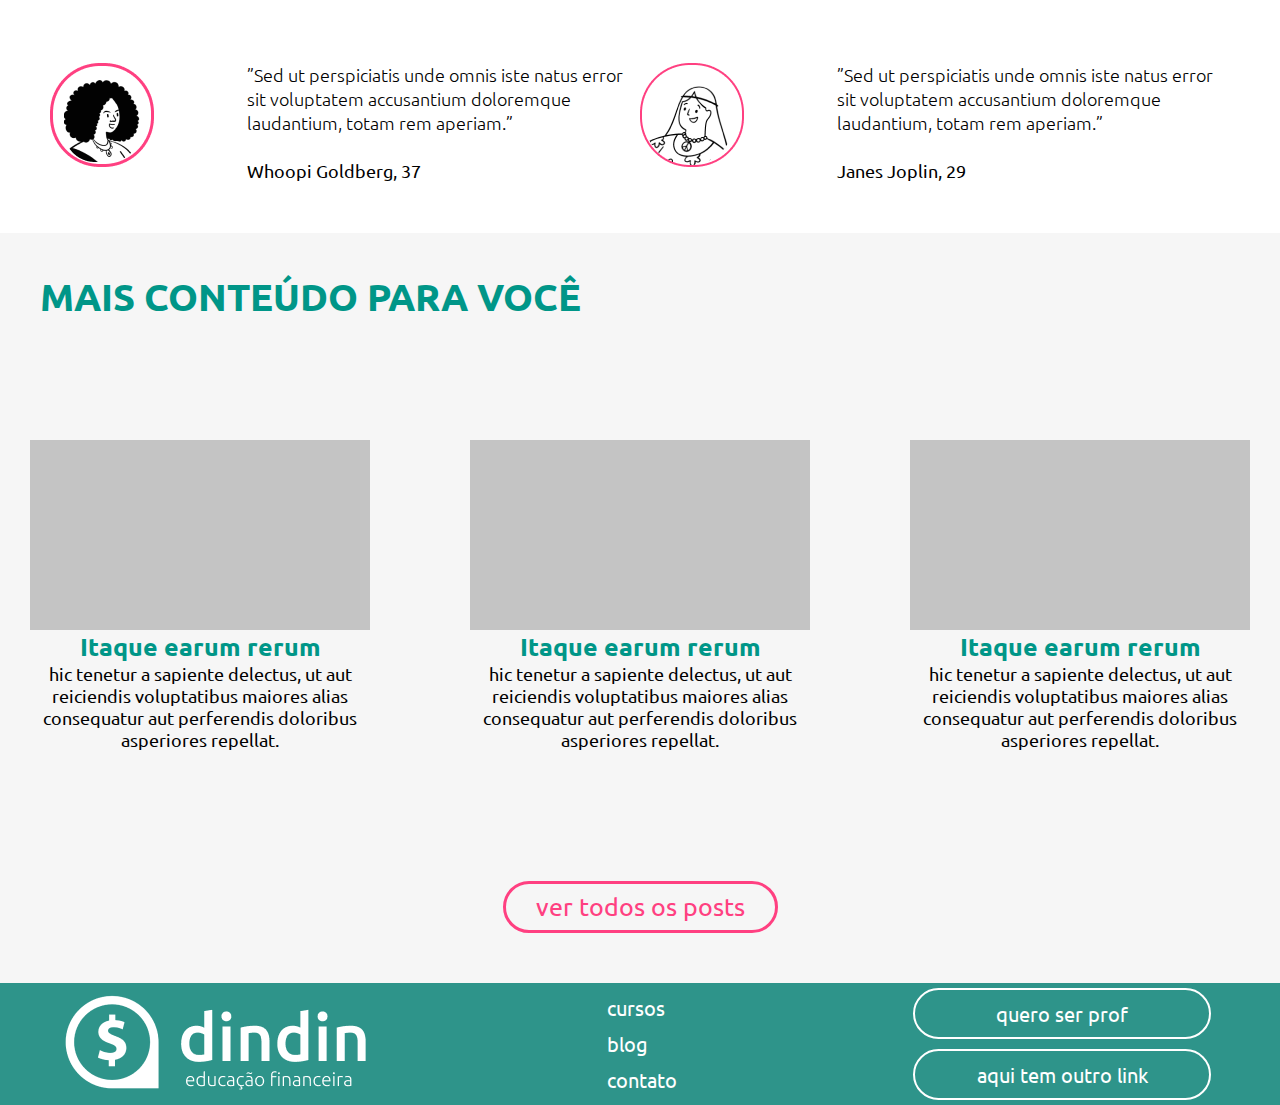
==== commit e3cecdd8: "Adicionando ajustes da margem" ====
--- a/index.html
+++ b/index.html
@@ -44,130 +44,132 @@
           <img src="./imagens/ilustra-banner.png" alt="banner" />
         </div>
       </section>
-      <section class="sessao">
-        <div class="item">
-          <img src="./imagens/ilustra-poupando.png" alt="investimento" />
-          <h3>Investimento para iniciantes</h3>
-          <p>
-            Duis aute irure dolor in reprehenderit in voluptate velit esse
-            cillum dolore
-            eu fugiat nulla pariatur.
-          </p>
-          <button>
-            <a href="./curso.html">começar agora</a>
-          </button>
-        </div>
-        <div class="item">
-          <img src="./imagens/ilustra-investimento.png" alt="poupando" />
-          <h3>Poupando e Rendendo</h3>
-          <p>
-            Duis aute irure dolor in reprehenderit in voluptate velit esse
-            cillum dolore 
-            eu fugiat nulla pariatur.
-          </p>
-          <button>
-            <a href="./curso.html">começar agora</a>
-          </button>
-        </div>
-        <div class="item">
-          <img src="./imagens/ilustra-independencia.png" alt="Independência" />
-          <h3>Independência Financeira</h3>
-          <p>
-            Duis aute irure dolor in reprehenderit in voluptate velit esse
-            cillum dolore 
-            eu fugiat nulla pariatur.
-          </p>
-          <button>
-            <a href="./curso.html">começar agora</a>
-          </button>
-        </div>
-      </section>
-           
+      <section class="background">
+        <div class="sessao">
+          <div class="item">
+            <img src="./imagens/ilustra-poupando.png" alt="investimento" />
+            <h3>Investimento para iniciantes</h3>
+            <p>
+              Duis aute irure dolor in reprehenderit in voluptate velit esse
+              cillum dolore eu fugiat nulla pariatur.
+            </p>
+            <button>
+              <a href="./curso.html">começar agora</a>
+            </button>
+          </div>
+          <div class="item">
+            <img src="./imagens/ilustra-investimento.png" alt="poupando" />
+            <h3>Poupando e Rendendo</h3>
+            <p>
+              Duis aute irure dolor in reprehenderit in voluptate velit esse
+              cillum dolore eu fugiat nulla pariatur.
+            </p>
+            <button>
+              <a href="./curso.html">começar agora</a>
+            </button>
+          </div>
+          <div class="item">
+            <img
+              src="./imagens/ilustra-independencia.png"
+              alt="Independência"
+            />
+            <h3>Independência Financeira</h3>
+            <p>
+              Duis aute irure dolor in reprehenderit in voluptate velit esse
+              cillum dolore eu fugiat nulla pariatur.
+            </p>
+            <button>
+              <a href="./curso.html">começar agora</a>
+            </button>
+          </div>
+        </div>
+      </section>
+
       <section>
         <div class="sessao_2">
           <h2>O QUE FALAM SOBRE NÓS</h2>
         </div>
         <div class="sessao_3">
-        <span>
-          <img src="./imagens/icon-wally.png" alt="wally" />
-        </span>
-        <span>
-          <p>
-            ”Sed ut perspiciatis unde omnis iste natus error sit voluptatem
-            accusantium doloremque laudantium, totam rem aperiam.”
-          </p>
-          <p><br /><b>Wally, 25</b></p>
-        </span>
-
-        <span>
-          <img src="./imagens/icon-jaden.png" alt="jaden" />
-        </span>
-        <span>
-          <p>
-            ”Sed ut perspiciatis unde omnis iste natus error sit voluptatem
-            accusantium doloremque laudantium, totam rem aperiam.”
-          </p>
-          <p><br /><b>Jaden Smith, 23</b></p>
-        </span>
-
-        <span>
-          <img src="./imagens/icon-whoopi.png" alt="woopi" />
-        </span>
-        <span>
-          <p>
-            ”Sed ut perspiciatis unde omnis iste natus error sit voluptatem
-            accusantium doloremque laudantium, totam rem aperiam.”
-          </p>
-          <p><br /><b>Whoopi Goldberg, 37</b></p>
-        </span>
-
-        <span>
-          <img src="./imagens/icon-jane.png" alt="jane" />
-        </span>
-        <span>
-          <p>
-            ”Sed ut perspiciatis unde omnis iste natus error sit voluptatem
-            accusantium doloremque laudantium, totam rem aperiam.”
-          </p>
-          <p><br /><b>Janes Joplin, 29</b></p>
-        </span>
-        </div>
-      </section>
-      <section>
+          <span>
+            <img src="./imagens/icon-wally.png" alt="wally" />
+          </span>
+          <span>
+            <p>
+              ”Sed ut perspiciatis unde omnis iste natus error sit voluptatem
+              accusantium doloremque laudantium, totam rem aperiam.”
+            </p>
+            <p><br /><b>Wally, 25</b></p>
+          </span>
+
+          <span>
+            <img src="./imagens/icon-jaden.png" alt="jaden" />
+          </span>
+          <span>
+            <p>
+              ”Sed ut perspiciatis unde omnis iste natus error sit voluptatem
+              accusantium doloremque laudantium, totam rem aperiam.”
+            </p>
+            <p><br /><b>Jaden Smith, 23</b></p>
+          </span>
+
+          <span>
+            <img src="./imagens/icon-whoopi.png" alt="woopi" />
+          </span>
+          <span>
+            <p>
+              ”Sed ut perspiciatis unde omnis iste natus error sit voluptatem
+              accusantium doloremque laudantium, totam rem aperiam.”
+            </p>
+            <p><br /><b>Whoopi Goldberg, 37</b></p>
+          </span>
+
+          <span>
+            <img src="./imagens/icon-jane.png" alt="jane" />
+          </span>
+          <span>
+            <p>
+              ”Sed ut perspiciatis unde omnis iste natus error sit voluptatem
+              accusantium doloremque laudantium, totam rem aperiam.”
+            </p>
+            <p><br /><b>Janes Joplin, 29</b></p>
+          </span>
+        </div>
+      </section>
+      <section class="background">
         <div class="sessao_4">
-        <h2>MAIS CONTEÚDO PARA VOCÊ</h2>
+          <h2>MAIS CONTEÚDO PARA VOCÊ</h2>
         </div>
         <div class="sessao_5">
-        <div class="item2">
-          <img src="./imagens/Rectangle 16.png" alt="imagem" />
-          <h3>Itaque earum rerum</h3>
-          <p>
-            hic tenetur a sapiente delectus, ut aut reiciendis
-            voluptatibus maiores alias consequatur aut perferendis
-            doloribus asperiores repellat.
-          </p>
-        </div>
-        <div class="item2">
-          <img src="./imagens/Rectangle 16.png" alt="imagem" />
-          <h3>Itaque earum rerum</h3>
-          <p>
-            hic tenetur a sapiente delectus, ut aut reiciendis
-            voluptatibus maiores alias consequatur aut perferendis
-            doloribus asperiores repellat.
-          </p>
-        </div>
-        <div class="item2">
-          <img src="./imagens/Rectangle 16.png" alt="imagem" />
-          <h3>Itaque earum rerum</h3>
-          <p>
-            hic tenetur a sapiente delectus, ut aut reiciendis
-            voluptatibus maiores alias consequatur aut perferendis
-            doloribus asperiores repellat.
-          </p>
-        </div>
+          <div class="item2">
+            <img src="./imagens/Rectangle 16.png" alt="imagem" />
+            <h3>Itaque earum rerum</h3>
+            <p>
+              hic tenetur a sapiente delectus, ut aut reiciendis voluptatibus
+              maiores alias consequatur aut perferendis doloribus asperiores
+              repellat.
+            </p>
+          </div>
+          <div class="item2">
+            <img src="./imagens/Rectangle 16.png" alt="imagem" />
+            <h3>Itaque earum rerum</h3>
+            <p>
+              hic tenetur a sapiente delectus, ut aut reiciendis voluptatibus
+              maiores alias consequatur aut perferendis doloribus asperiores
+              repellat.
+            </p>
+          </div>
+          <div class="item2">
+            <img src="./imagens/Rectangle 16.png" alt="imagem" />
+            <h3>Itaque earum rerum</h3>
+            <p>
+              hic tenetur a sapiente delectus, ut aut reiciendis voluptatibus
+              maiores alias consequatur aut perferendis doloribus asperiores
+              repellat.
+            </p>
+          </div>
         </div>
         <div class="sessao_6">
-         <button><a href="./blog.html">ver todos os posts</a></button>
+          <button><a href="./blog.html">ver todos os posts</a></button>
         </div>
       </section>
     </main>
@@ -187,8 +189,12 @@
         </div>
         <div>
           <ul>
-            <li><button><a href="#">quero ser prof</a></button></li>
-            <li><button><a href="#">aqui tem outro link</a></button></li>
+            <li>
+              <button><a href="#">quero ser prof</a></button>
+            </li>
+            <li>
+              <button><a href="#">aqui tem outro link</a></button>
+            </li>
           </ul>
         </div>
       </div>
--- a/css/style_cursos.css
+++ b/css/style_cursos.css
@@ -1,52 +1,9 @@
-* {
-  margin: 0;
-  font-family: "Ubuntu", sans-serif;
-}
-
-html{
-  font-size: 62.5%;
-}
-
-body {
-  font-size: 1.6rem;
-}
-
-header {
-  background-color: #2e948a;
-}
-
-header .container {
-  display: flex;
-  width: 90%;
-  max-width: 1440px;
-  height: auto;
-  justify-content: space-between;
-  align-items: center;
-}
-
-header img {
-  padding-left: 8rem;
-  width: 24.4rem;
-  height: 7.7rem;
-}
-
-nav ul {
-  display: flex;
-  list-style: none;
-}
-
-nav ul li a {
-  text-decoration: none;
-  font-size: 2rem;
-  font-weight: 700;
-  color: #fdfdfd;
-  padding: 2.4rem;
-}
+@import url(general.css);
 
 .sessao_0 {
   display: flex;
   justify-content: space-evenly;
-  width: 90%;
+  margin-inline: auto;
   max-width: 1440px;
   padding: 5rem;
 }
@@ -54,6 +11,8 @@
 .titulo,
 .titulo1 {
   padding: 5rem;
+  max-width: 1440px;
+  margin-inline: auto;
 }
 
 .titulo h1,
@@ -108,7 +67,7 @@
   display: flex;
   align-items: center;
   justify-content: space-evenly;
-  width: 90%;
+  margin-inline: auto;
   max-width: 1440px;
   padding: 7rem;
 }
@@ -153,21 +112,32 @@
 
 
 hr {
-  position: relative;
-  left: 5%;
-  width: 90%;
-  max-width: 1250px;
+  max-width: 1440px ;
+  margin-inline: auto;
   background-color: #c4c4c4;
+}
+
+.background {
+  background-color: #f6f6f6;
 }
 
 .sessao,
 .sessao_5 {
   display: flex;
-  align-content: center;
-  justify-content: space-evenly;
-  width: 90%;
-  max-width: 1440px;
-  background-color: #f6f6f6;
+  justify-content: space-between;
+  margin-inline: auto;
+  max-width: 1440px;
+  padding-inline: 3rem;
+  padding-block: 8rem;
+}
+
+.item,
+.item2 {
+    display: flex;
+    flex-direction: column;
+    justify-content: center;
+    align-items: center;
+    text-align: center;
 }
 
 .item img {
@@ -175,16 +145,9 @@
   height: 27rem;
 }
 
-.sessao {
-  padding: 5rem;
-  text-align: center;
-}
-
 .sessao h3 {
   font-weight: 700;
   font-size: 2.9rem;
-  text-align: center;
-  padding-top: 2rem;
   color: #ff4081;
 }
 
@@ -192,7 +155,6 @@
   padding: 2rem;
   font-weight: 300;
   font-size: 2rem;
-  text-align: center;
   color: #000000;
 }
 
@@ -213,7 +175,9 @@
 
 .sessao_2 {
   display: flex;
-  padding: 5rem;
+  margin-inline: auto;
+  max-width: 1440px;
+  padding: 4rem;
   font-weight: 400;
   font-size: 2.5rem;
   color: #009688;
@@ -223,14 +187,10 @@
   display: grid;
   grid-template-columns: 1fr 2fr 1fr 2fr;
   grid-template-rows: repeat(2, 1fr);
+  margin-inline: auto;
   row-gap: 7rem;
   padding: 5rem;
-  width: 90%;
-  max-width: 1440px;
-}
-
-.sessao_3 img {
-  padding-left: 5rem;
+  max-width: 1440px;
 }
 
 .sessao_3 p {
@@ -239,16 +199,13 @@
 }
 
 .sessao_4 {
+  margin-inline: auto;
   max-width: 1440px;
   padding: 4rem;
   font-weight: 400;
   font-size: 2.5rem;
   color: #009688;
   background-color: #f6f6f6;
-}
-
-.sessao_5 {
-  padding: 5rem;
 }
 
 .item2 img {
@@ -263,66 +220,24 @@
 }
 
 .sessao_5 p {
-  padding-right: 4rem;
-  font-weight: 300;
-  font-size: 2rem;
+  max-width: 32ch;
+  font-size: 1.8rem;
   color: #000000;
 }
 
 .sessao_6 {
+  margin-inline: auto;
   max-width: 1440px;
   text-align: center;
-  padding: 2rem;
+  padding: 5rem;
   background-color: #f6f6f6;
 }
-
-footer {
-  background-color: #2e948a;
-}
-
-footer .container {
-  width: 90%;
-  max-width: 1440px;
-  display: flex;
-  justify-content: space-around;
-  align-items: center;
-  height: auto;
-}
-
-footer img {
-  padding-left: 6rem;
-  width: 31.2rem;
-  height: 10.2rem;
-}
-
-footer ul li {
-  list-style: none;
-  padding: 0.5rem;
-  font-weight: 400;
-  font-size: 2rem;
-}
-
-footer li a {
-  text-decoration: none;
-  color: #ffffff;
-}
-
-footer button {
-  width: 29.8rem;
-  height: 5.1rem;
-  font-size: 2rem;
-  color: #ffffff;
-  border-radius: 60px;
-  background: none;
-  border: 2px solid #ffffff;
-  box-sizing: border-box;
-}
-
 
 @media (max-width: 768px) {
   html {
     font-size: 50%;
   }
+
   .sessao_0,
   .sessao,
   .sessao_5,
@@ -330,12 +245,14 @@
     flex-direction: column;
     row-gap: 2rem;
     text-align: center;
-  }
+    }
+
   .sessao_2,
   .sessao_4 {
     justify-content: center;
     text-align: center;
   }
+
   .sessao_3 {
     grid-template-columns: repeat(auto-fit, minmax(25rem, 50rem));
     row-gap: 2rem;
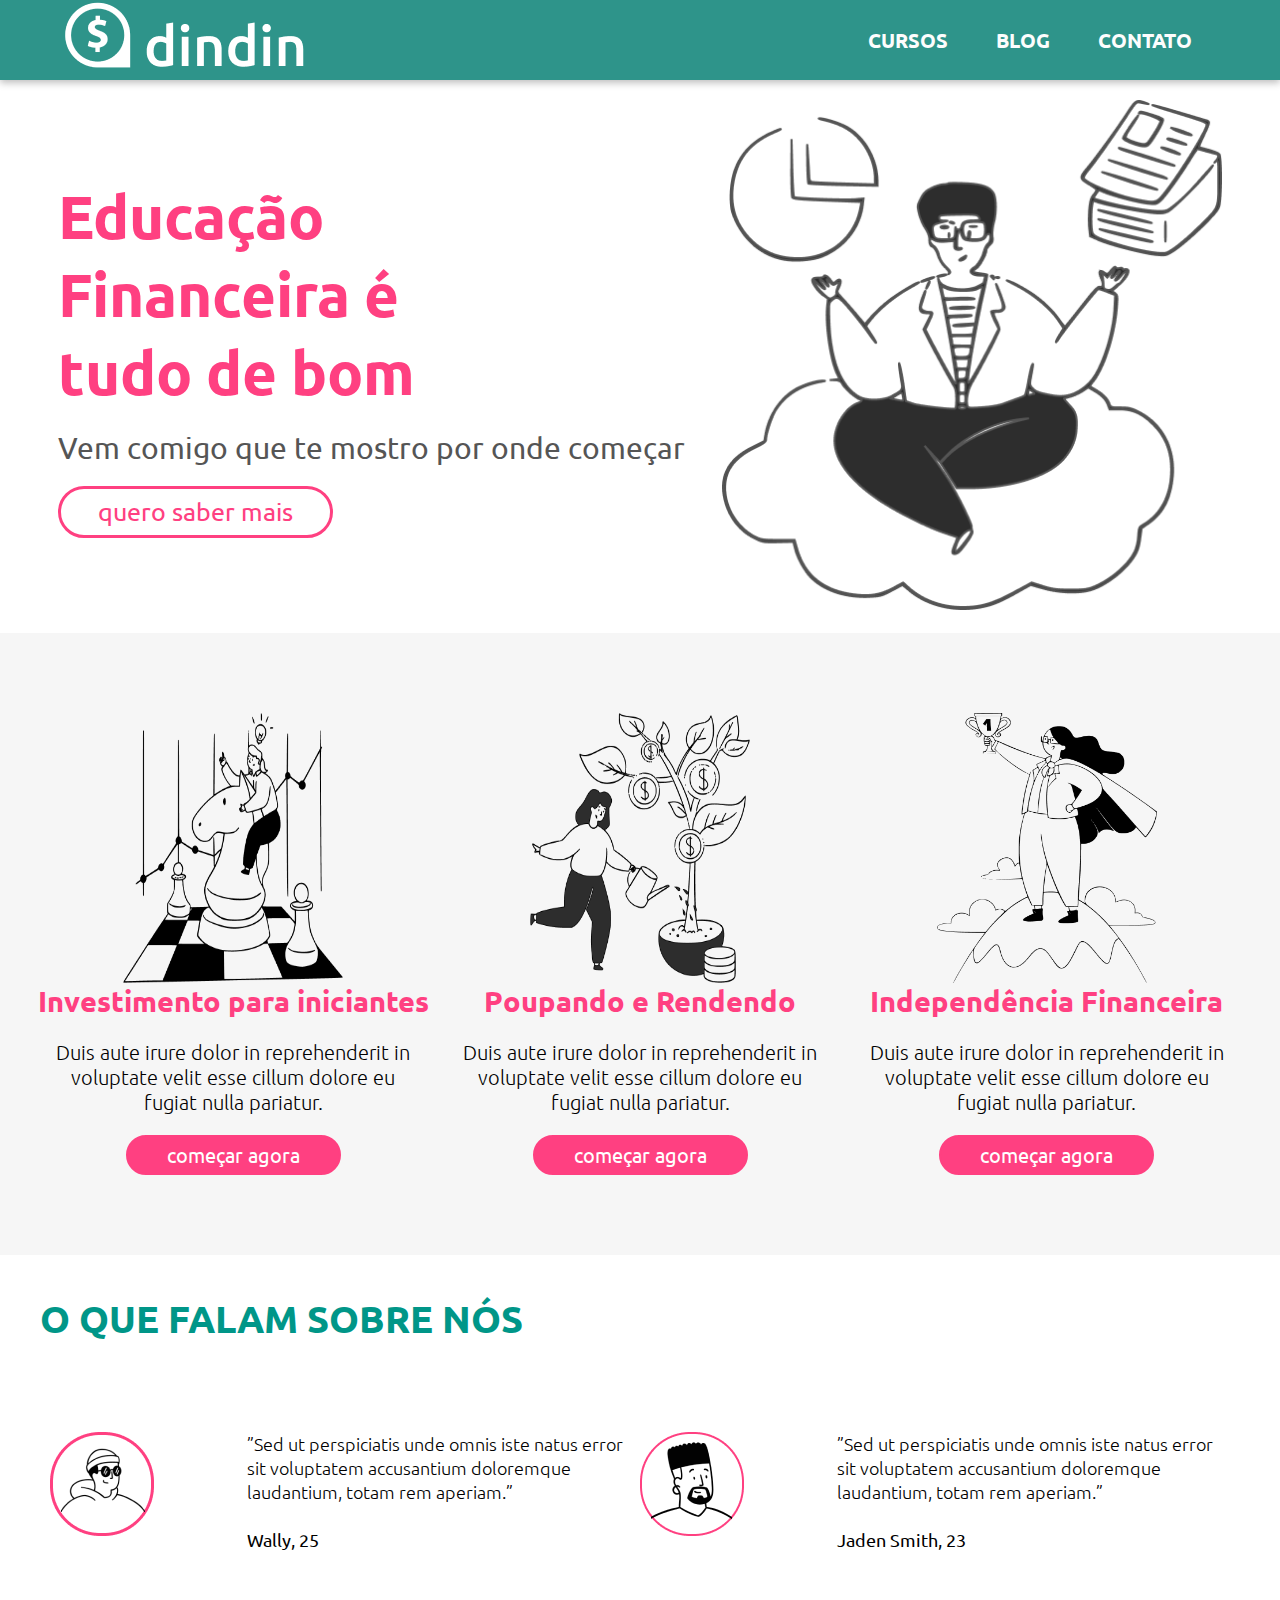
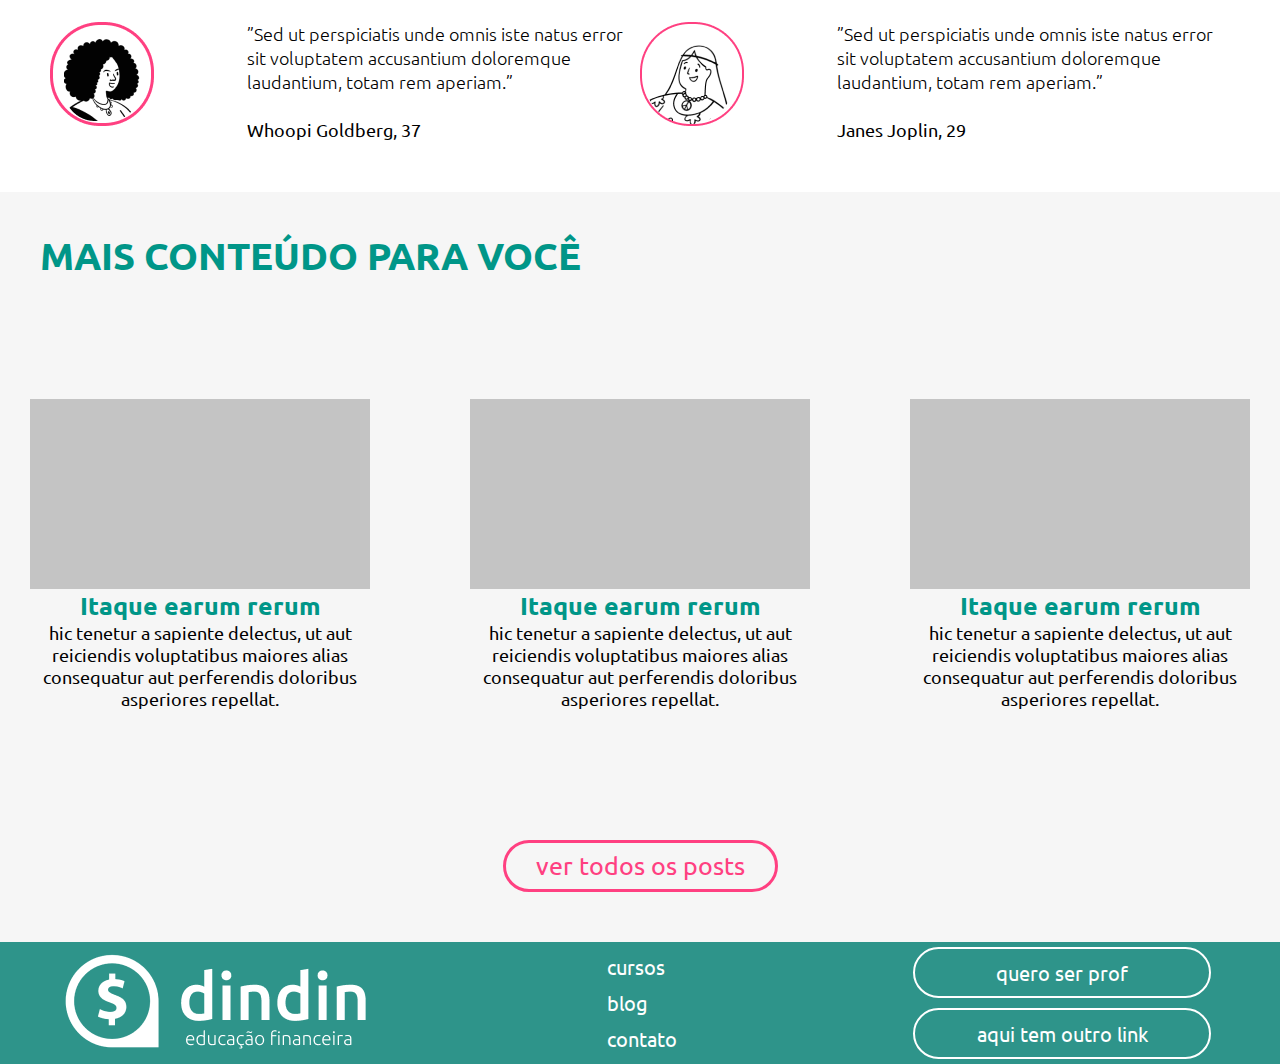
==== commit e8802811: "Adicionando novos ajustes de margem e responsividade" ====
--- a/index.html
+++ b/index.html
@@ -32,16 +32,20 @@
       </div>
     </header>
     <main>
-      <section class="sessao_0">
-        <div class="titulo1">
-          <h1>Educação <br />Financeira <br />é tudo de bom</h1>
-          <h2><br />Vem comigo que te mostro <br />por onde começar</h2>
-          <button>
-            <a href="#">quero saber mais</a>
-          </button>
-        </div>
-        <div class="banner">
-          <img src="./imagens/ilustra-banner.png" alt="banner" />
+      <section>
+        <div class="sessao_0">
+          <div class="titulo1">
+            <h1>
+              Educação Financeira é tudo de bom
+            </h1>
+            <h2>Vem comigo que te mostro por onde começar</h2>
+            <button>
+              <a href="#">quero saber mais</a>
+            </button>
+          </div>
+          <div class="banner">
+            <img src="./imagens/ilustra-banner.png" alt="banner" />
+          </div>
         </div>
       </section>
       <section class="background">
--- a/css/style_cursos.css
+++ b/css/style_cursos.css
@@ -2,23 +2,31 @@
 
 .sessao_0 {
   display: flex;
+  align-items: center;
   justify-content: space-evenly;
   margin-inline: auto;
   max-width: 1440px;
-  padding: 5rem;
-}
-
-.titulo,
+  padding-block: 6rem;
+  padding: 2rem;
+}
+
+.titulo {
+  padding: 4rem;
+  max-width: 1440px;
+  margin-inline: auto;
+}
+
 .titulo1 {
-  padding: 5rem;
-  max-width: 1440px;
-  margin-inline: auto;
+  display: flex;
+  flex-direction: column;
+  row-gap: 2rem;
 }
 
 .titulo h1,
 .titulo1 h1 {
-  font-weight: 700;
   font-size: 6rem;
+  font-weight: 700;
+  max-width: 450px;
   color: #ff4081;
 }
 
@@ -44,11 +52,6 @@
   background: none;
 }
 
-.titulo1 button {
-  position: relative;
-  top: 4rem;
-}
-
 .titulo1 a,
 .sessao_6 a {
   font-weight: 400;
@@ -59,8 +62,8 @@
 }
 
 .sessao_0 img {
-  width: 40rem;
-  height: 41rem;
+  width: 50rem;
+  height: 51rem;
 }
 
 .curso {
@@ -233,11 +236,21 @@
   background-color: #f6f6f6;
 }
 
+@media (max-width: 1024px) {
+  .banner img {
+    width: 40rem;
+    height: 41rem;
+  }
+  .item2 img {
+    width: 30rem;
+    height: 15rem;
+  }
+}
 @media (max-width: 768px) {
   html {
     font-size: 50%;
   }
-
+  
   .sessao_0,
   .sessao,
   .sessao_5,
@@ -246,7 +259,9 @@
     row-gap: 2rem;
     text-align: center;
     }
-
+    .titulo1 {
+      align-items: center;
+    }
   .sessao_2,
   .sessao_4 {
     justify-content: center;
@@ -258,8 +273,7 @@
     row-gap: 2rem;
     text-align: center;
     justify-content: center;
-  }
-}
+  }}
 
 @media (max-width: 690px) {
   header .container {
